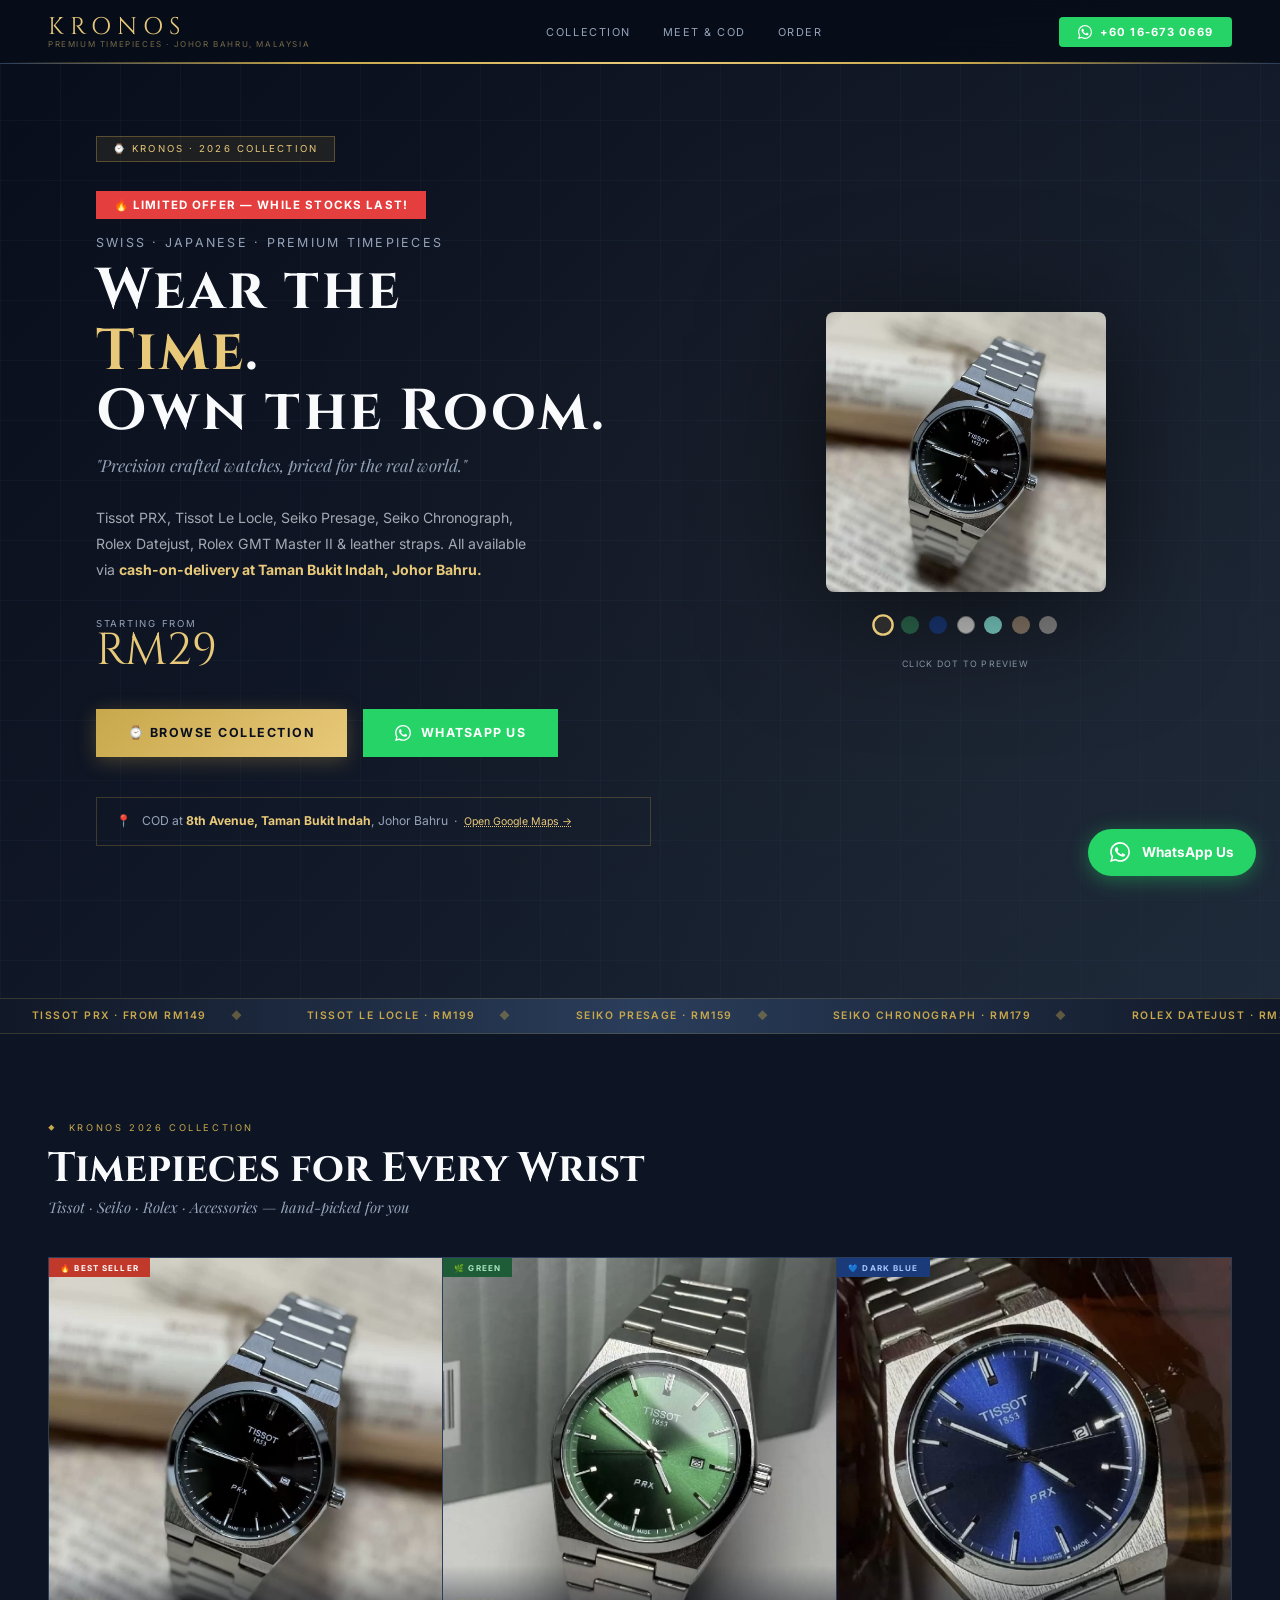
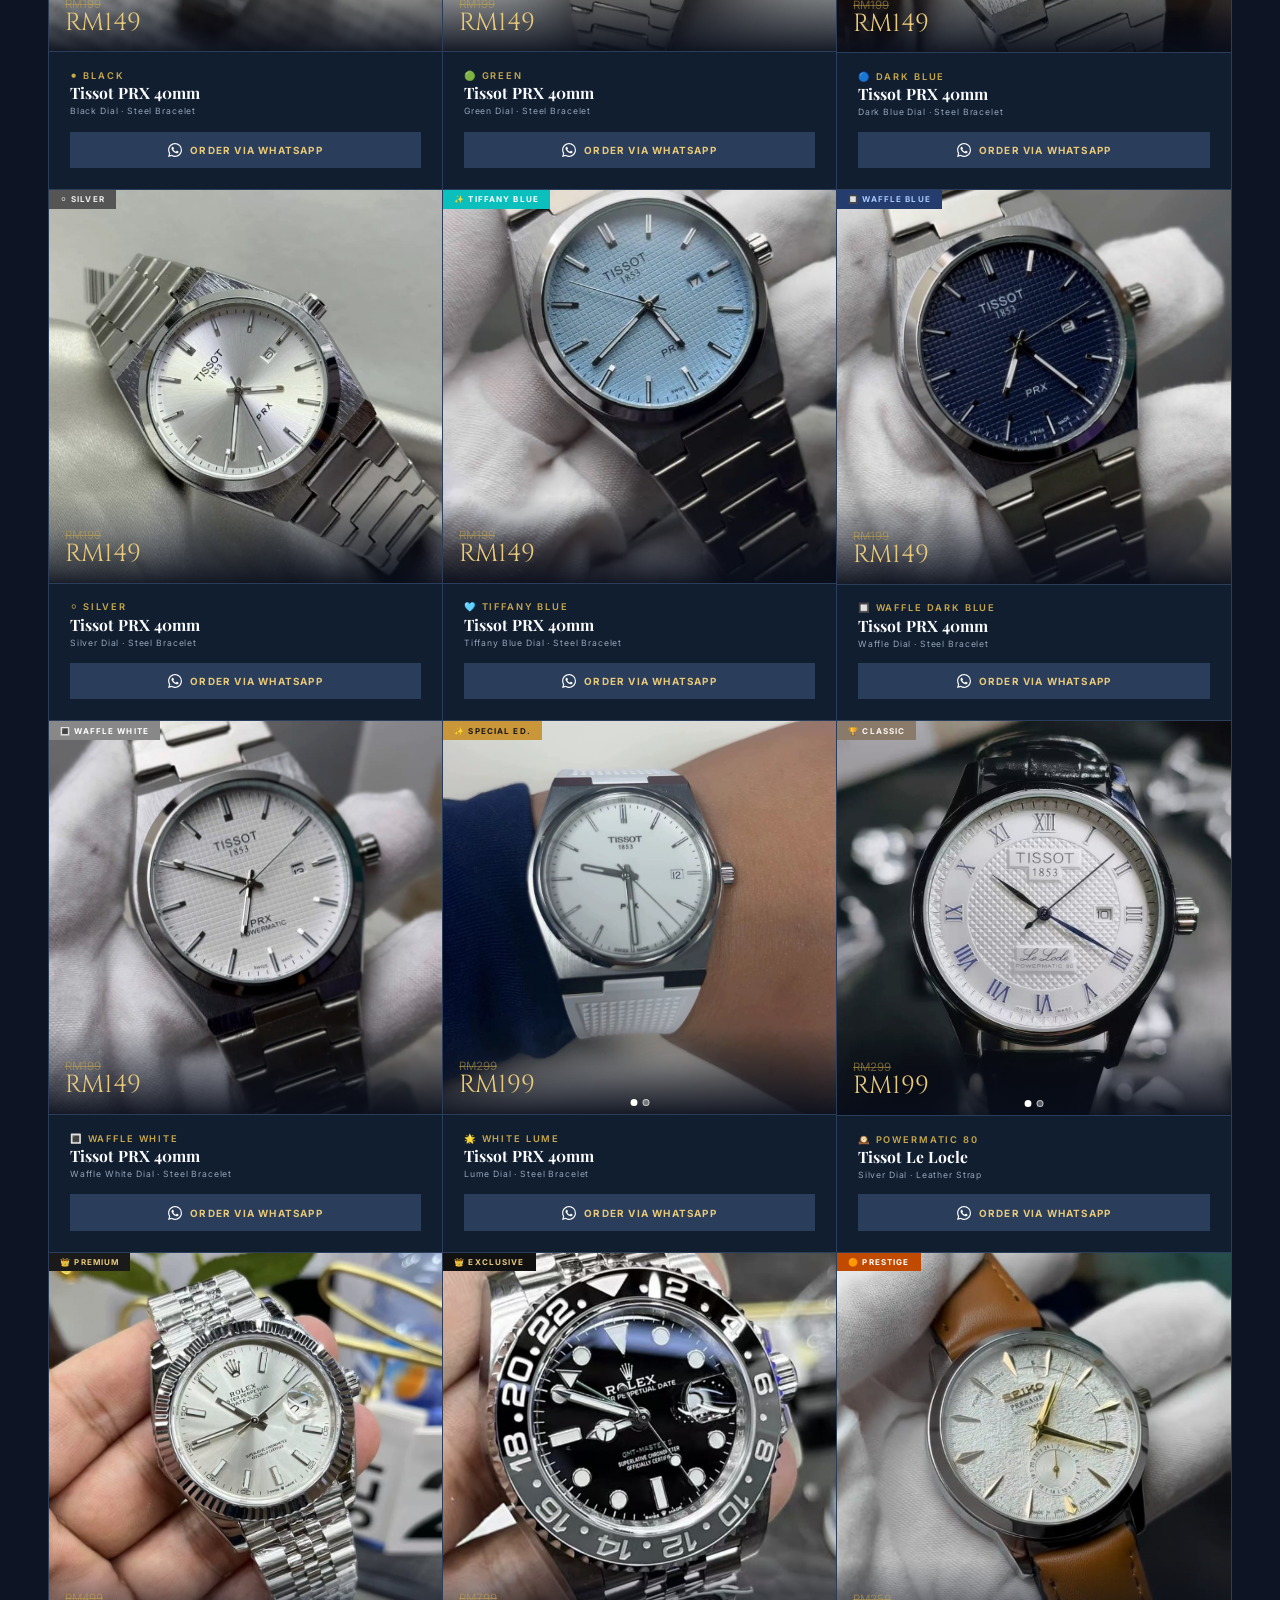
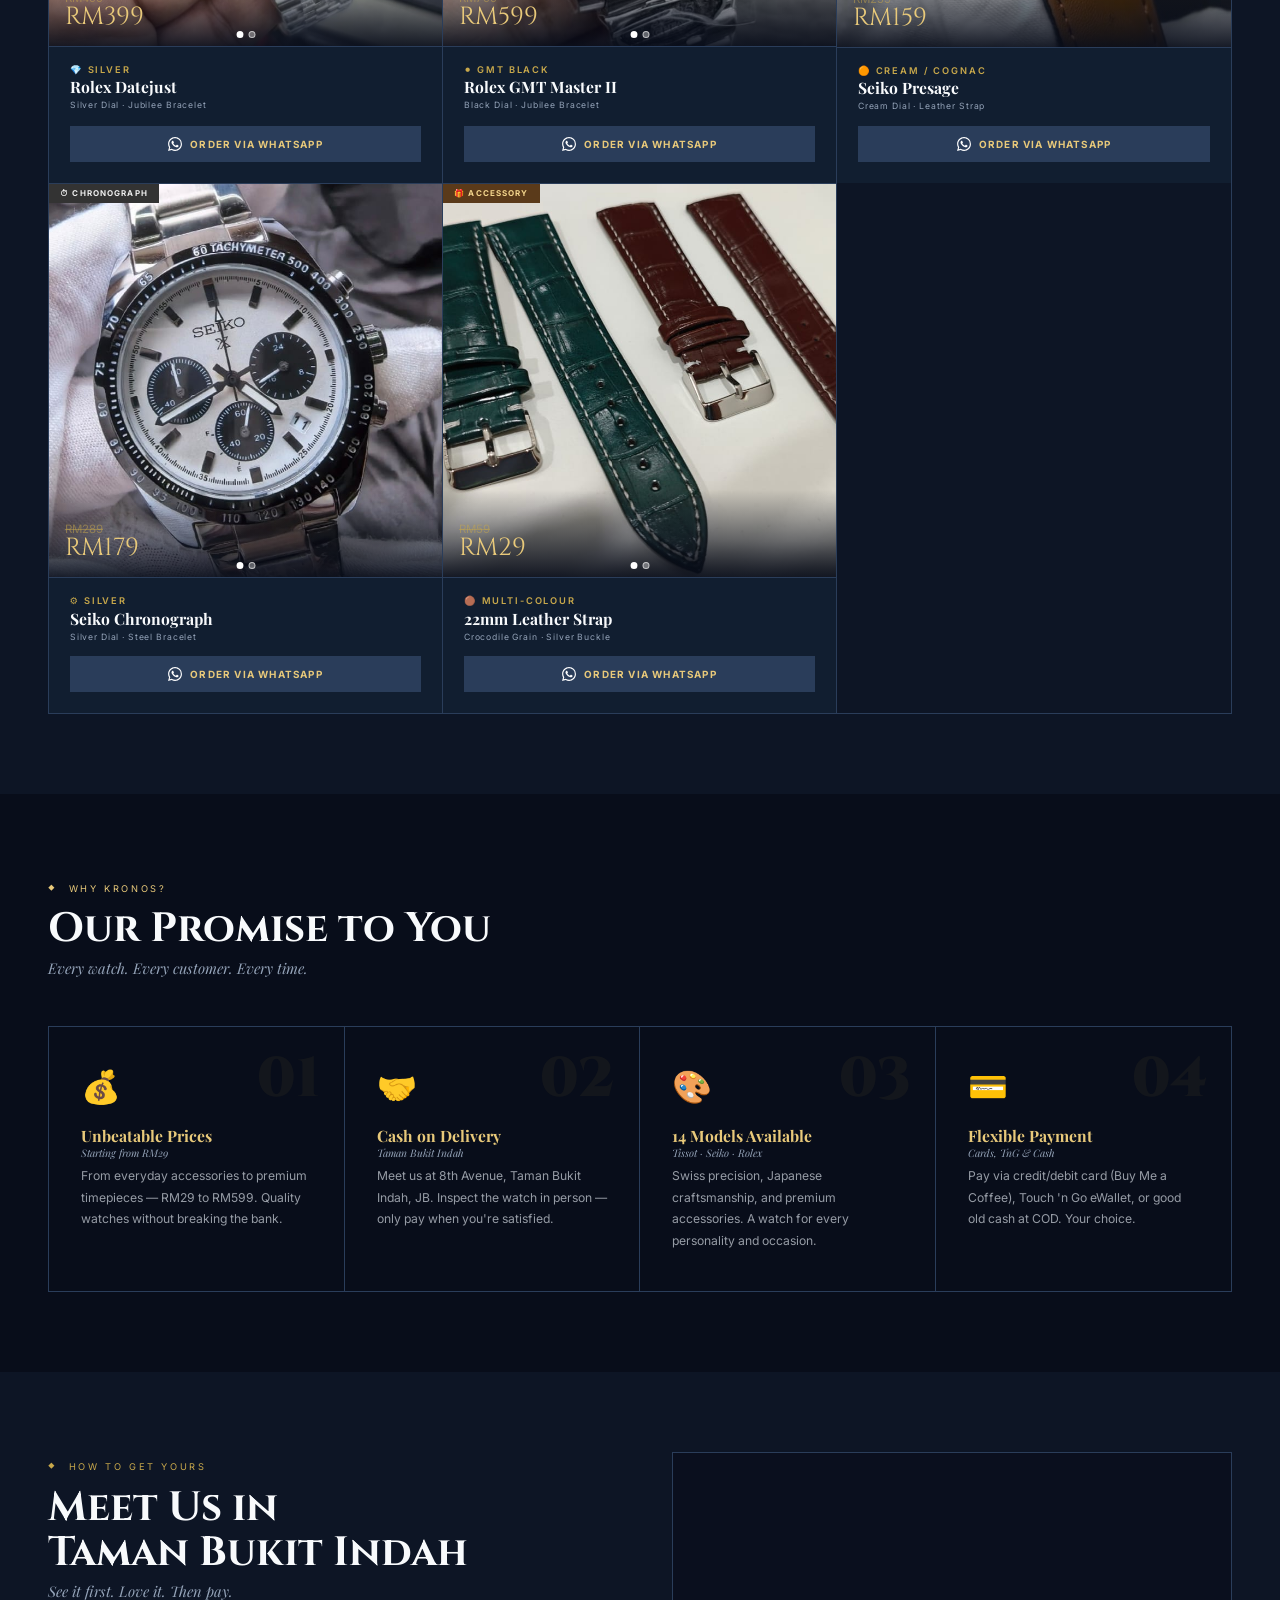
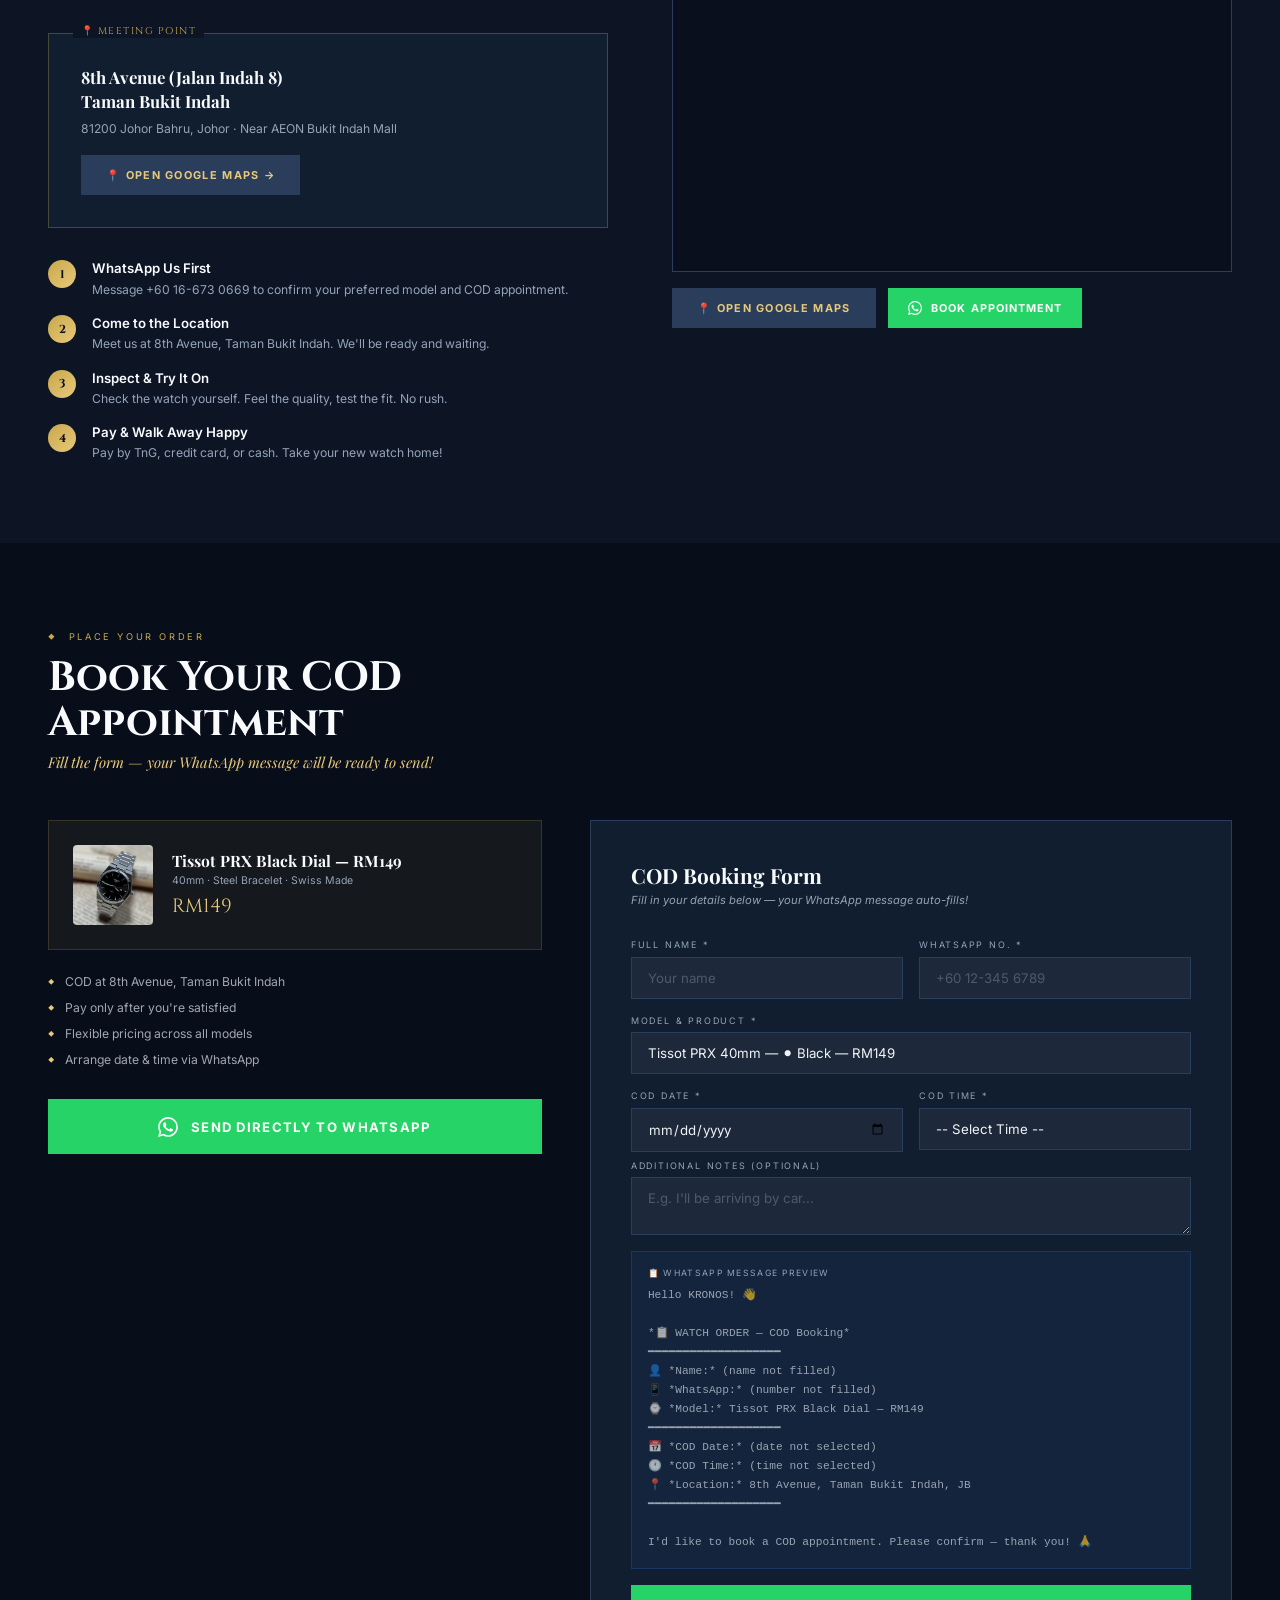
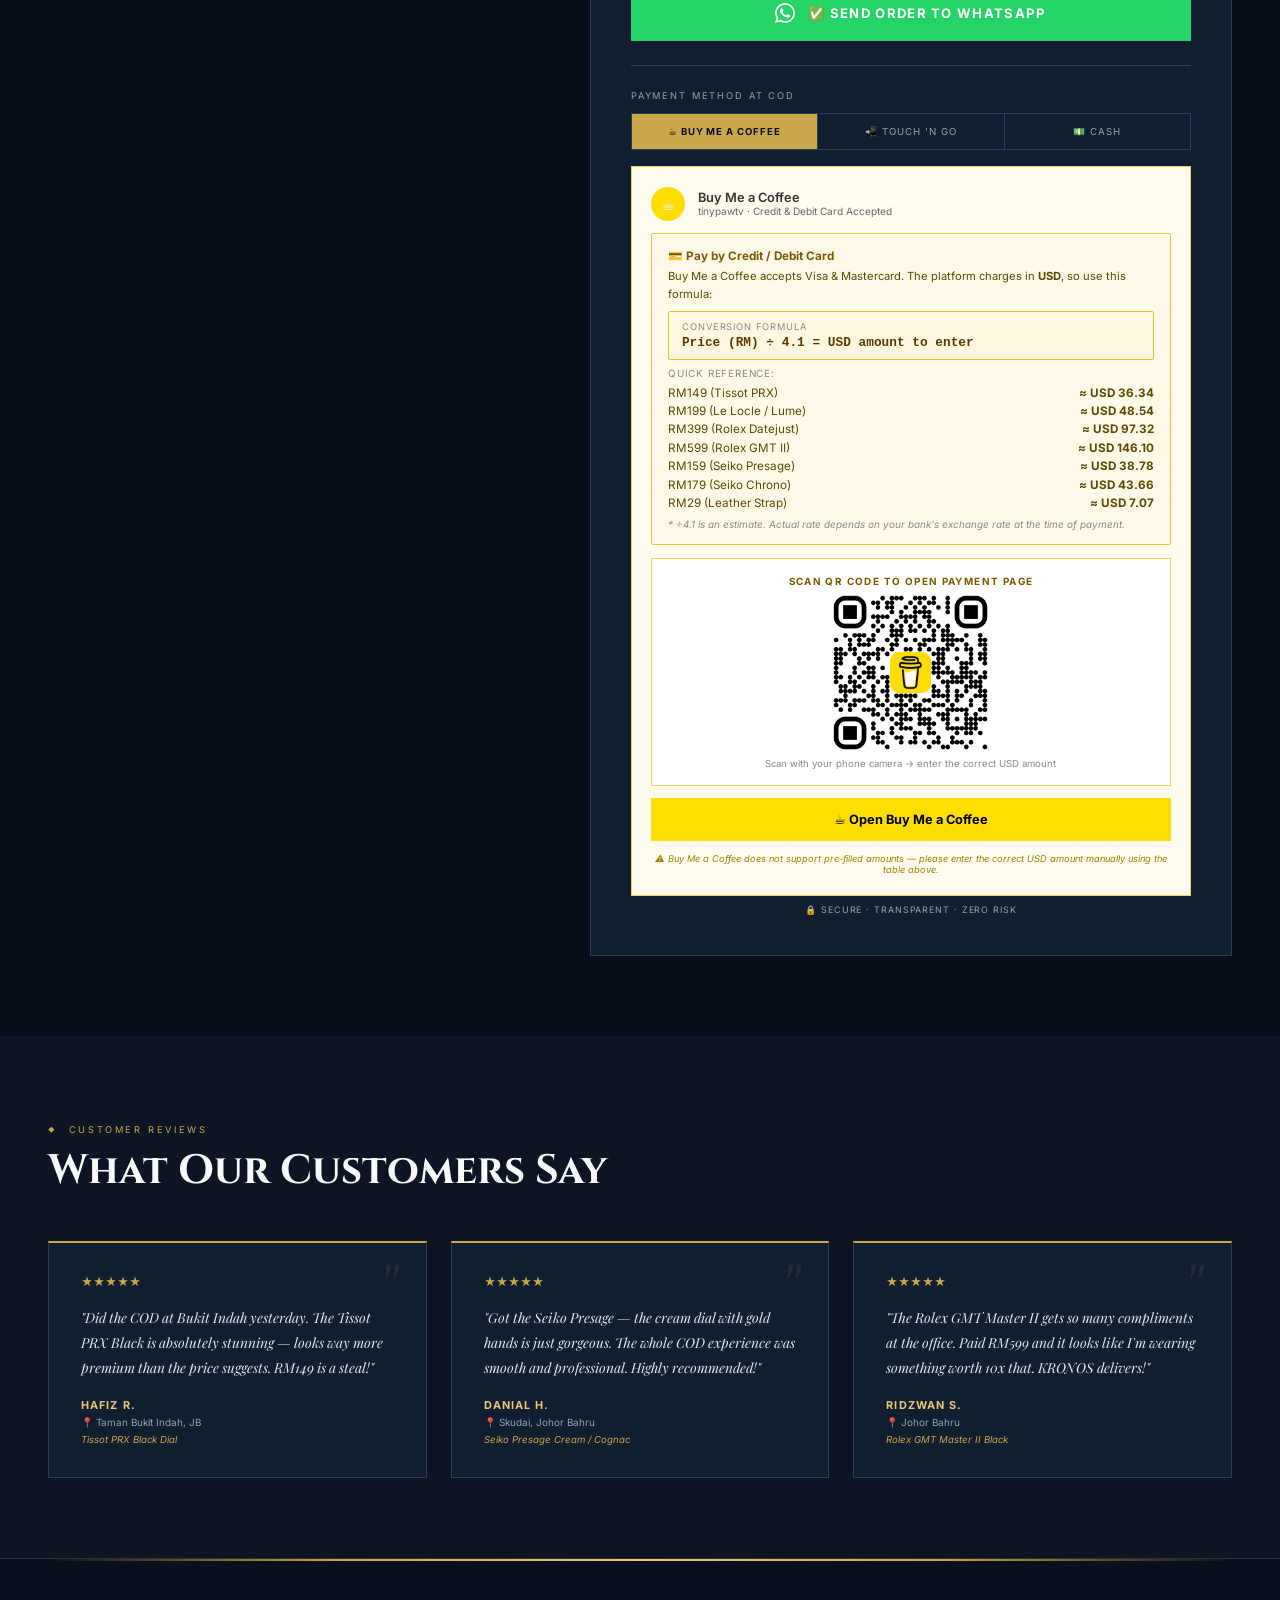
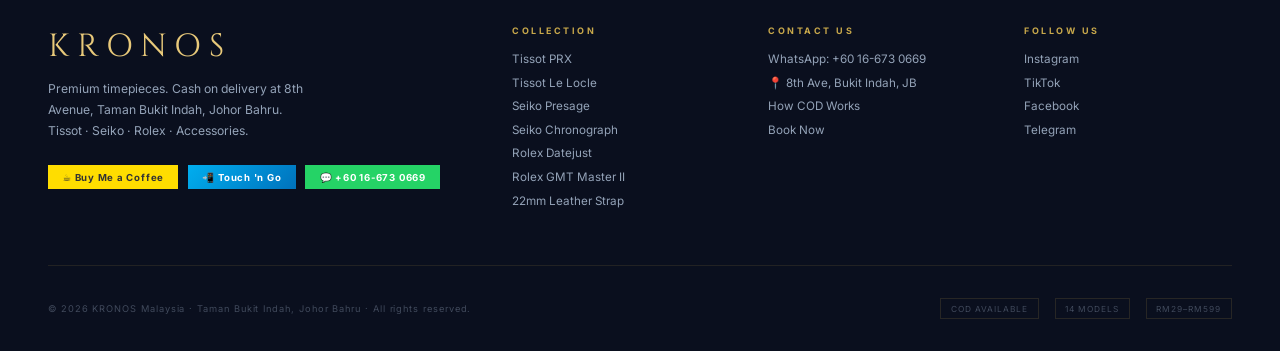
==== index2.html @ 3fb62db7 "Add files via upload EN" ====
<!DOCTYPE html>
<html lang="en">
<head>
  <meta charset="UTF-8"/>
  <meta name="viewport" content="width=device-width, initial-scale=1.0"/>
  <title>KRONOS — Premium Timepieces · COD Taman Bukit Indah JB</title>
  <link href="https://fonts.googleapis.com/css2?family=Cinzel:wght@400;600;700;900&family=Playfair+Display:ital,wght@0,400;0,600;0,700;1,400&family=Inter:wght@300;400;500;600;700;800&display=swap" rel="stylesheet"/>
  <style>
    *,*::before,*::after{box-sizing:border-box;margin:0;padding:0}
    :root{
      --navy:#0a0f1e;--navy2:#111827;--navy3:#1e2a3a;
      --steel:#2a3d5a;--steel2:#3a5272;
      --gold:#c8a84b;--gold2:#e8c97a;--gold-pale:#f5e4b0;
      --silver:#e2e8f0;--silver2:#94a3b8;
      --ink:#f0f4f8;--mid:#94a3b8;--border:#2a3d5a;
      --bg:#080d1a;--bg2:#0d1525;--bg3:#111e30;
      --white:#f8fafc;--red:#e53e3e;--accent:#3b82f6;
      --serif:'Cinzel',serif;--play:'Playfair Display',Georgia,serif;--sans:'Inter',system-ui,sans-serif;
    }
    html{scroll-behavior:smooth}
    body{font-family:var(--sans);background:var(--bg);color:var(--ink);overflow-x:hidden}

    /* WA FLOAT */
    .wa-float{position:fixed;bottom:1.5rem;right:1.5rem;z-index:999;display:flex;align-items:center;gap:.7rem;background:#25D366;color:#fff;padding:.85rem 1.4rem;border-radius:50px;font-weight:700;font-size:.85rem;text-decoration:none;box-shadow:0 4px 20px rgba(37,211,102,.4);animation:waPulse 2.5s ease infinite}
    .wa-float svg{width:22px;height:22px;fill:#fff;flex-shrink:0}
    @keyframes waPulse{0%,100%{box-shadow:0 4px 20px rgba(37,211,102,.4)}50%{box-shadow:0 4px 35px rgba(37,211,102,.7),0 0 0 8px rgba(37,211,102,.1)}}

    /* NAV */
    nav{position:fixed;top:0;left:0;right:0;z-index:100;background:rgba(8,13,26,.96);backdrop-filter:blur(12px);border-bottom:1px solid var(--border);padding:0 3rem;display:flex;align-items:center;justify-content:space-between;height:64px}
    nav::after{content:'';position:absolute;bottom:-1px;left:0;right:0;height:2px;background:linear-gradient(90deg,transparent,var(--gold),var(--gold2),var(--gold),transparent)}
    .nav-logo-wrap{display:flex;flex-direction:column}
    .nav-logo{font-family:var(--serif);font-size:1.5rem;letter-spacing:.25em;color:var(--gold2);line-height:1}
    .nav-sub{font-size:.5rem;letter-spacing:.2em;color:rgba(232,201,122,.5);text-transform:uppercase}
    .nav-links{display:flex;gap:2rem}
    .nav-links a{font-size:.68rem;letter-spacing:.14em;text-transform:uppercase;color:var(--silver2);text-decoration:none;transition:color .25s}
    .nav-links a:hover{color:var(--gold2)}
    .nav-wa{display:flex;align-items:center;gap:.5rem;background:#25D366;color:#fff;font-size:.7rem;font-weight:700;letter-spacing:.1em;padding:.5rem 1.2rem;border-radius:4px;text-decoration:none;transition:filter .25s}
    .nav-wa:hover{filter:brightness(1.1)}

    /* HERO */
    .hero{min-height:100vh;padding-top:64px;background:linear-gradient(135deg,var(--bg) 0%,var(--navy2) 50%,var(--navy3) 100%);position:relative;overflow:hidden;display:grid;grid-template-columns:1.1fr .9fr}
    .hero::before{content:'';position:absolute;inset:0;background:radial-gradient(ellipse 70% 80% at 70% 50%,rgba(200,168,75,.04),transparent 70%)}
    .hero-grid-overlay{position:absolute;inset:0;background-image:linear-gradient(rgba(42,61,90,.15) 1px,transparent 1px),linear-gradient(90deg,rgba(42,61,90,.15) 1px,transparent 1px);background-size:60px 60px;pointer-events:none}
    .hero-left{padding:4.5rem 3rem;display:flex;flex-direction:column;justify-content:center;position:relative;z-index:2}
    .hero-badge{display:inline-flex;align-items:center;gap:.6rem;background:rgba(200,168,75,.1);border:1px solid rgba(200,168,75,.35);color:var(--gold2);font-size:.6rem;letter-spacing:.22em;text-transform:uppercase;padding:.4rem 1rem;margin-bottom:1.8rem;width:fit-content;animation:fadeUp .7s .1s both}
    .promo-banner{display:inline-flex;align-items:center;gap:.8rem;background:var(--red);color:#fff;font-size:.72rem;font-weight:700;letter-spacing:.1em;text-transform:uppercase;padding:.45rem 1.1rem;margin-bottom:1rem;width:fit-content;animation:blink 2s ease infinite}
    @keyframes blink{0%,100%{opacity:1}50%{opacity:.85}}
    .hero-eyebrow{font-size:.78rem;letter-spacing:.18em;text-transform:uppercase;color:var(--silver2);margin-bottom:.7rem;animation:fadeUp .7s .2s both}
    h1{font-family:var(--serif);font-size:clamp(2.4rem,4.5vw,3.8rem);line-height:1.05;letter-spacing:.04em;color:var(--white);margin-bottom:.6rem;animation:fadeUp .8s .3s both}
    h1 .gold{color:var(--gold2)}
    .hero-sub{font-family:var(--play);font-style:italic;font-size:1.05rem;color:var(--silver2);margin-bottom:1.6rem;line-height:1.6;animation:fadeUp .7s .4s both}
    .hero-desc{font-size:.88rem;line-height:1.85;color:rgba(226,232,240,.7);max-width:440px;margin-bottom:2.2rem;animation:fadeUp .7s .5s both}
    .price-hero{display:flex;align-items:center;gap:1.2rem;margin-bottom:2.2rem;flex-wrap:wrap;animation:fadeUp .7s .55s both}
    .price-from{font-size:.6rem;letter-spacing:.18em;text-transform:uppercase;color:var(--silver2)}
    .price-big{font-family:var(--serif);font-size:2.8rem;color:var(--gold2);line-height:1}
    .hero-cta-row{display:flex;gap:1rem;flex-wrap:wrap;margin-bottom:2.5rem;animation:fadeUp .7s .6s both}
    .btn-gold{background:linear-gradient(135deg,var(--gold),var(--gold2));color:var(--navy);font-family:var(--sans);font-weight:700;font-size:.78rem;letter-spacing:.12em;text-transform:uppercase;padding:1rem 2rem;border:none;cursor:pointer;text-decoration:none;display:inline-flex;align-items:center;gap:.6rem;transition:filter .25s,transform .2s;box-shadow:0 4px 20px rgba(200,168,75,.3)}
    .btn-gold:hover{filter:brightness(1.1);transform:translateY(-2px)}
    .btn-wa{background:#25D366;color:#fff;font-family:var(--sans);font-weight:700;font-size:.78rem;letter-spacing:.1em;text-transform:uppercase;padding:1rem 2rem;border:none;cursor:pointer;text-decoration:none;display:inline-flex;align-items:center;gap:.6rem;transition:filter .25s,transform .2s}
    .btn-wa:hover{filter:brightness(1.1);transform:translateY(-2px)}
    .hero-cod{display:inline-flex;align-items:flex-start;gap:.7rem;border:1px solid rgba(200,168,75,.25);padding:.85rem 1.2rem;color:var(--silver2);font-size:.76rem;animation:fadeUp .7s .7s both;line-height:1.6}
    .hero-cod strong{color:var(--gold2)}
    .hero-cod a{color:var(--gold2);text-decoration:underline dotted;font-size:.66rem}
    .hero-right{display:flex;flex-direction:column;align-items:center;justify-content:center;position:relative;z-index:2;padding:3rem 2rem;gap:1.5rem;animation:fadeUp .9s .4s both}
    .hero-watch-img{width:280px;height:280px;object-fit:cover;border-radius:8px;filter:drop-shadow(0 20px 60px rgba(0,0,0,.6));animation:floatWatch 4s ease-in-out infinite}
    @keyframes floatWatch{0%,100%{transform:translateY(0)}50%{transform:translateY(-10px)}}
    .hero-color-dots{display:flex;gap:.6rem;flex-wrap:wrap;justify-content:center}
    .c-dot{width:18px;height:18px;border-radius:50%;cursor:pointer;border:2px solid transparent;transition:border-color .25s,transform .2s;flex-shrink:0}
    .c-dot:hover,.c-dot.active{border-color:var(--gold2);transform:scale(1.2)}
    .dot-hint{font-size:.55rem;letter-spacing:.14em;text-transform:uppercase;color:var(--silver2)}

    /* MARQUEE */
    .marquee-bar{background:linear-gradient(90deg,var(--navy2),var(--steel),var(--navy2));overflow:hidden;padding:.65rem 0;border-top:1px solid rgba(200,168,75,.2);border-bottom:1px solid rgba(200,168,75,.2)}
    .marquee-inner{display:flex;gap:0;white-space:nowrap;animation:mScroll 32s linear infinite}
    .m-item{display:inline-flex;align-items:center;gap:1.5rem;padding:0 2rem;font-family:var(--sans);font-weight:600;font-size:.65rem;letter-spacing:.14em;text-transform:uppercase;color:var(--gold)}
    @keyframes mScroll{from{transform:translateX(0)}to{transform:translateX(-50%)}}

    /* SHARED */
    section{padding:5rem 3rem}
    .s-kicker{display:inline-flex;align-items:center;gap:.7rem;font-size:.58rem;letter-spacing:.28em;text-transform:uppercase;color:var(--gold);margin-bottom:.8rem}
    .s-kicker::before{content:'◆';font-size:.4rem}
    h2{font-family:var(--serif);font-size:clamp(1.8rem,3.2vw,2.7rem);line-height:1.1;margin-bottom:.4rem}
    .h2-sub{font-family:var(--play);font-style:italic;font-size:.92rem;color:var(--silver2);margin-bottom:2rem}

    /* PRODUCTS */
    .products-section{background:var(--bg2)}
    .products-section h2{color:var(--white)}
    .products-section .h2-sub{color:var(--silver2)}
    .products-grid{display:grid;grid-template-columns:repeat(3,1fr);gap:0;border:1px solid var(--border);margin-top:2.5rem}
    .p-card{display:flex;flex-direction:column;border-right:1px solid var(--border);position:relative;overflow:hidden;background:var(--bg3);cursor:pointer;transition:transform .3s,box-shadow .3s}
    .p-card:nth-child(3n){border-right:none}
    .p-card:nth-child(n+4){border-top:1px solid var(--border)}
    .p-card:hover{transform:translateY(-4px);box-shadow:0 12px 40px rgba(0,0,0,.4);z-index:2}
    .p-card:hover #pimg-prxblack,.p-card:hover #pimg-prxgreen,.p-card:hover #pimg-prxdkblue,.p-card:hover #pimg-prxsilver,.p-card:hover #pimg-prxtiffany,.p-card:hover #pimg-prxwdkblue,.p-card:hover #pimg-prxwwhite,.p-card:hover #pimg-seikoorg{transform:scale(1.05)}
    .p-img{aspect-ratio:1;overflow:hidden;position:relative;display:flex;align-items:center;justify-content:center;background:#0a0f1e}
    .p-img>img{width:100%;height:100%;object-fit:cover;transition:transform .5s}
    .p-card:hover .p-img>img{transform:scale(1.05)}
    .p-img-toggle{width:100%;height:100%;position:relative}
    .p-img-main{width:100%;height:100%;object-fit:cover;position:absolute;top:0;left:0;opacity:0;transition:opacity .4s}
    .p-img-main.active{opacity:1}
    .p-img-dots{position:absolute;bottom:8px;left:50%;transform:translateX(-50%);display:flex;gap:5px;z-index:5}
    .p-idot{width:7px;height:7px;border-radius:50%;background:rgba(255,255,255,.35);cursor:pointer;border:1px solid rgba(255,255,255,.6);transition:background .2s}
    .p-idot.active{background:#fff}
    .p-flag{position:absolute;top:0;left:0;font-size:.5rem;letter-spacing:.14em;text-transform:uppercase;padding:.28rem .7rem;font-weight:700;z-index:2}
    .p-price-overlay{position:absolute;bottom:0;left:0;right:0;background:linear-gradient(to top,rgba(8,13,26,.92),transparent);padding:2rem 1rem 1rem;display:flex;align-items:flex-end;z-index:2}
    .p-price-old{font-size:.72rem;color:rgba(200,168,75,.5);text-decoration:line-through;margin-right:.5rem}
    .p-price-new{font-family:var(--serif);font-size:1.55rem;color:var(--gold2);line-height:1}
    .p-body{padding:1.1rem 1.3rem 1.3rem;flex:1;display:flex;flex-direction:column;border-top:1px solid var(--border)}
    .p-color-name{font-size:.58rem;letter-spacing:.2em;text-transform:uppercase;color:var(--gold);font-weight:600;margin-bottom:.2rem}
    .p-name{font-family:var(--play);font-size:.98rem;font-weight:700;line-height:1.2;color:var(--white);margin-bottom:.2rem}
    .p-ref{font-size:.54rem;color:var(--silver2);letter-spacing:.1em;margin-bottom:.9rem}
    .p-btn{margin-top:auto;display:flex;align-items:center;justify-content:center;gap:.5rem;background:var(--steel);color:var(--gold2);font-size:.62rem;font-weight:700;letter-spacing:.12em;text-transform:uppercase;padding:.7rem 1rem;border:none;cursor:pointer;font-family:var(--sans);transition:background .25s;width:100%}
    .p-btn:hover{background:var(--steel2)}
    .p-btn svg{width:13px;height:13px;fill:#25D366}

    /* WHY US */
    .why-sec{background:var(--bg)}
    .why-sec h2{color:var(--white)}
    .why-sec .h2-sub{color:var(--silver2)}
    .why-sec .s-kicker{color:var(--gold2)}
    .why-grid{display:grid;grid-template-columns:repeat(4,1fr);gap:0;margin-top:3rem;border:1px solid var(--border)}
    .w-card{padding:2.5rem 2rem;border-right:1px solid var(--border);position:relative;transition:background .3s}
    .w-card:last-child{border-right:none}
    .w-card:hover{background:rgba(200,168,75,.04)}
    .w-icon{font-size:2rem;margin-bottom:1.2rem;display:block}
    .w-card h3{font-family:var(--play);font-size:.98rem;color:var(--gold2);margin-bottom:.3rem}
    .w-card h3 span{display:block;font-size:.65rem;color:var(--silver2);font-style:italic;font-weight:400;margin-bottom:.3rem}
    .w-card p{font-size:.76rem;line-height:1.78;color:rgba(226,232,240,.65)}
    .w-num{position:absolute;top:1.5rem;right:1.5rem;font-family:var(--serif);font-size:3.5rem;font-weight:900;color:rgba(200,168,75,.06);line-height:1}

    /* COD */
    .cod-section{background:var(--bg2)}
    .cod-inner{display:grid;grid-template-columns:1fr 1fr;gap:4rem;align-items:start}
    .cod-section h2{color:var(--white)}
    .cod-details{background:var(--bg3);border:1px solid rgba(200,168,75,.3);padding:2rem;margin-top:1.5rem;position:relative}
    .cod-details::before{content:'📍 Meeting Point';font-family:var(--serif);font-size:.62rem;letter-spacing:.15em;text-transform:uppercase;color:var(--gold);position:absolute;top:-10px;left:1.5rem;background:var(--bg2);padding:0 .5rem}
    .cod-address{font-family:var(--play);font-size:1.05rem;font-weight:700;color:var(--white);margin-bottom:.5rem;line-height:1.4}
    .cod-area{font-size:.76rem;color:var(--silver2);margin-bottom:1.2rem}
    .cod-map-btn{display:inline-flex;align-items:center;gap:.6rem;background:var(--steel);color:var(--gold2);font-size:.68rem;font-weight:700;letter-spacing:.12em;text-transform:uppercase;padding:.75rem 1.5rem;text-decoration:none;transition:background .25s;border:1px solid var(--border)}
    .cod-map-btn:hover{background:var(--steel2)}
    .cod-steps{margin-top:2rem;display:flex;flex-direction:column;gap:1rem}
    .cod-step{display:flex;align-items:flex-start;gap:1rem}
    .cod-step-n{width:28px;height:28px;border-radius:50%;background:linear-gradient(135deg,var(--gold),var(--gold2));color:var(--navy);font-family:var(--serif);font-size:.72rem;font-weight:700;display:flex;align-items:center;justify-content:center;flex-shrink:0}
    .cod-step-t h4{font-size:.83rem;font-weight:600;color:var(--white);margin-bottom:.2rem}
    .cod-step-t p{font-size:.76rem;color:var(--silver2);line-height:1.6}
    .map-frame{width:100%;aspect-ratio:4/3;border:1px solid var(--border);overflow:hidden;background:var(--navy)}
    .map-frame iframe{width:100%;height:100%;border:none}

    /* ORDER */
    .order-sec{background:var(--bg)}
    .order-sec h2{color:var(--white)}
    .order-sec .h2-sub,.order-sec .s-kicker{color:var(--gold2)}
    .order-sec .s-kicker{color:var(--gold)}
    .order-layout{display:grid;grid-template-columns:1fr 1.3fr;gap:3rem;margin-top:3rem}
    .sum-card{background:rgba(200,168,75,.07);border:1px solid rgba(200,168,75,.2);padding:1.5rem;margin-bottom:1.5rem;display:flex;gap:1.2rem;align-items:center}
    .sum-card img{width:80px;height:80px;object-fit:cover;border-radius:4px}
    .sum-info h4{font-family:var(--play);color:var(--white);font-size:.98rem;margin-bottom:.2rem}
    .sum-info p{font-size:.66rem;color:var(--silver2)}
    .sum-perks{display:flex;flex-direction:column;gap:.7rem;margin-bottom:2rem}
    .s-perk{display:flex;align-items:center;gap:.7rem;font-size:.76rem;color:rgba(226,232,240,.7)}
    .s-perk::before{content:'◆';color:var(--gold2);font-size:.38rem;flex-shrink:0}
    .wa-order-btn{display:flex;align-items:center;justify-content:center;gap:.8rem;background:#25D366;color:#fff;font-family:var(--sans);font-weight:700;font-size:.82rem;letter-spacing:.1em;text-transform:uppercase;padding:1.1rem 2rem;text-decoration:none;width:100%;transition:filter .25s,transform .2s;border:none;cursor:pointer}
    .wa-order-btn:hover{filter:brightness(1.1);transform:translateY(-2px)}
    .order-form-box{background:var(--bg3);border:1px solid var(--border);padding:2.5rem}
    .order-form-box h3{font-family:var(--play);color:var(--white);font-size:1.3rem;margin-bottom:.3rem}
    .form-sub{font-size:.7rem;color:var(--silver2);font-style:italic;margin-bottom:2rem}
    .fg{display:flex;flex-direction:column;gap:.4rem;margin-bottom:1rem}
    .fg.row2{display:grid;grid-template-columns:1fr 1fr;gap:1rem;margin-bottom:0}
    .fg.row2 .fg{margin-bottom:0}
    .fg label{font-size:.56rem;letter-spacing:.2em;text-transform:uppercase;color:var(--silver2)}
    .fg input,.fg select,.fg textarea{background:rgba(255,255,255,.05);border:1px solid var(--border);color:var(--ink);font-family:var(--sans);font-size:.83rem;padding:.75rem 1rem;outline:none;transition:border-color .25s}
    .fg input::placeholder,.fg textarea::placeholder{color:rgba(148,163,184,.4)}
    .fg input:focus,.fg select:focus,.fg textarea:focus{border-color:var(--gold)}
    .fg select{appearance:none;cursor:pointer}
    .fg select option{background:var(--navy2);color:var(--ink)}
    .form-divider{height:1px;background:var(--border);margin:1.5rem 0}
    .pay-label-txt{font-size:.58rem;letter-spacing:.2em;text-transform:uppercase;color:var(--silver2);margin-bottom:.8rem;display:block}
    .pay-tabs{display:flex;gap:0;border:1px solid var(--border);margin-bottom:1rem}
    .p-tab{flex:1;padding:.75rem;border:none;background:transparent;color:var(--silver2);font-family:var(--sans);font-size:.6rem;letter-spacing:.1em;text-transform:uppercase;cursor:pointer;display:flex;align-items:center;justify-content:center;gap:.4rem;border-right:1px solid var(--border);transition:background .25s,color .25s}
    .p-tab:last-child{border-right:none}
    .p-tab.active{background:var(--gold);color:var(--navy);font-weight:700}
    .pay-panel{display:none}
    .pay-panel.active{display:flex;flex-direction:column;gap:.8rem}

    /* BMAC */
    .bmac-blk{background:#fffdf0;border:1px solid #f0d060;padding:1.2rem;display:flex;flex-direction:column;gap:.8rem}
    .bmac-row{display:flex;align-items:center;gap:.8rem}
    .bmac-ico{width:34px;height:34px;background:#FFDD00;border-radius:50%;display:flex;align-items:center;justify-content:center;font-size:1rem;flex-shrink:0}
    .bmac-inf h4{font-size:.8rem;font-weight:600;color:#333}
    .bmac-inf p{font-size:.63rem;color:#666}
    .bmac-pay-btn{display:flex;align-items:center;justify-content:center;gap:.6rem;background:#FFDD00;color:#000;font-weight:700;font-size:.8rem;padding:.85rem;text-decoration:none;font-family:var(--sans);transition:filter .2s}
    .bmac-pay-btn:hover{filter:brightness(1.05)}

    /* TNG */
    .tng-blk{background:rgba(0,114,188,.1);border:1px solid rgba(0,114,188,.3);padding:1.2rem;display:flex;flex-direction:column;gap:.8rem}
    .tng-row{display:flex;align-items:center;gap:.8rem}
    .tng-ico{width:34px;height:34px;background:linear-gradient(135deg,#00AEEF,#0072BC);border-radius:8px;display:flex;align-items:center;justify-content:center;font-size:.55rem;font-weight:900;color:#fff;flex-shrink:0}
    .tng-inf h4{font-size:.8rem;font-weight:600;color:var(--ink)}
    .tng-inf p{font-size:.63rem;color:var(--silver2)}
    .tng-id-block{background:rgba(255,255,255,.06);border:1px solid rgba(0,174,239,.25);padding:.75rem 1rem;display:flex;flex-direction:column;gap:.25rem}
    .tng-id-label{font-size:.52rem;letter-spacing:.15em;text-transform:uppercase;color:var(--silver2)}
    .tng-id-num{font-family:var(--serif);font-size:1.2rem;color:#7dd3fc;letter-spacing:.1em}
    .tng-step{display:flex;align-items:flex-start;gap:.6rem;font-size:.68rem;color:rgba(226,232,240,.7)}
    .step-n{width:16px;height:16px;border-radius:50%;background:#0072BC;color:#fff;font-size:.48rem;font-weight:700;display:flex;align-items:center;justify-content:center;flex-shrink:0}
    .tng-pay-btn{display:flex;align-items:center;justify-content:center;background:linear-gradient(135deg,#00AEEF,#0072BC);color:#fff;font-weight:700;font-size:.8rem;padding:.85rem;text-decoration:none;font-family:var(--sans)}
    .pay-secure{text-align:center;font-size:.56rem;letter-spacing:.1em;text-transform:uppercase;color:var(--silver2);margin-top:.5rem}
    .msg-preview-wrap{background:rgba(59,130,246,.06);border:1px solid rgba(59,130,246,.2);padding:1rem;margin:1rem 0}
    .msg-preview-label{font-size:.54rem;letter-spacing:.15em;text-transform:uppercase;color:var(--silver2);margin-bottom:.5rem}

    /* TESTIMONIALS */
    .testi-sec{background:var(--bg2)}
    .testi-sec h2{color:var(--white)}
    .testi-grid{display:grid;grid-template-columns:repeat(3,1fr);gap:1.5rem;margin-top:3rem}
    .t-card{background:var(--bg3);border:1px solid var(--border);border-top:2px solid var(--gold);padding:2rem;position:relative}
    .t-stars{color:var(--gold);font-size:.72rem;margin-bottom:1rem}
    .t-quote{position:absolute;top:1rem;right:1.5rem;font-family:var(--serif);font-size:4rem;color:rgba(200,168,75,.1);line-height:1}
    .t-text{font-family:var(--play);font-style:italic;font-size:.86rem;line-height:1.8;color:var(--silver);margin-bottom:1.2rem}
    .t-author{font-size:.68rem;font-weight:700;letter-spacing:.1em;color:var(--gold2);text-transform:uppercase}
    .t-loc{font-size:.62rem;color:var(--silver2);margin-top:.2rem}
    .t-watch{font-size:.6rem;color:var(--gold);margin-top:.4rem;font-style:italic}

    /* FOOTER */
    footer{background:var(--navy);border-top:1px solid rgba(200,168,75,.2);padding:4rem 3rem 2rem}
    footer::before{content:'';display:block;height:2px;background:linear-gradient(90deg,transparent,var(--gold),var(--gold2),var(--gold),transparent);margin-bottom:4rem;margin-top:-4rem}
    .footer-top{display:grid;grid-template-columns:2fr 1fr 1fr 1fr;gap:3rem;margin-bottom:3rem}
    .f-brand{font-family:var(--serif);font-size:2rem;letter-spacing:.25em;color:var(--gold2)}
    .f-sub{font-size:.76rem;color:var(--silver2);line-height:1.75;max-width:260px;margin:.6rem 0 1.5rem}
    .f-pay-row{display:flex;gap:.6rem;flex-wrap:wrap}
    .f-pay-badge{padding:.4rem .9rem;font-size:.6rem;font-weight:700;letter-spacing:.08em;text-decoration:none}
    .footer-col h4{font-size:.56rem;letter-spacing:.28em;text-transform:uppercase;color:var(--gold);margin-bottom:1rem}
    .footer-col a{display:block;font-size:.73rem;color:var(--silver2);text-decoration:none;margin-bottom:.6rem;transition:color .2s}
    .footer-col a:hover{color:var(--gold2)}
    .footer-bottom{border-top:1px solid rgba(200,168,75,.12);padding-top:2rem;display:flex;justify-content:space-between;align-items:center;flex-wrap:wrap;gap:1rem}
    .f-copy{font-size:.58rem;letter-spacing:.1em;color:rgba(148,163,184,.4)}
    .f-badges{display:flex;gap:1rem}
    .f-badge{font-size:.52rem;letter-spacing:.12em;text-transform:uppercase;color:rgba(148,163,184,.4);border:1px solid rgba(200,168,75,.15);padding:.28rem .6rem}

    /* MOBILE STRIP */
    .mobile-watch-strip{display:none;background:var(--bg);flex-direction:column;align-items:center;padding:2.5rem 1.5rem 3rem;gap:1.2rem;border-top:1px solid var(--border);width:100%}
    .mobile-watch-img-wrap{width:220px;height:220px;display:flex;align-items:center;justify-content:center}
    .mobile-watch-img{width:220px;height:220px;object-fit:cover;border-radius:8px;filter:drop-shadow(0 12px 30px rgba(0,0,0,.6));animation:floatWatch 4s ease-in-out infinite;display:block}
    .mobile-dots{display:flex;gap:.7rem;justify-content:center;flex-wrap:wrap}
    .mobile-dot-label{font-size:.58rem;letter-spacing:.15em;text-transform:uppercase;color:var(--silver2);text-align:center}
    .mobile-color-hint{font-size:.63rem;color:var(--gold);font-style:italic;text-align:center}

    /* REVEAL */
    .reveal{opacity:0;transform:translateY(22px);transition:opacity .65s ease,transform .65s ease}
    .reveal.visible{opacity:1;transform:none}
    @keyframes fadeUp{from{opacity:0;transform:translateY(26px)}to{opacity:1;transform:none}}

    @media(max-width:1100px){
      .products-grid{grid-template-columns:repeat(2,1fr)}
      .p-card:nth-child(3n){border-right:1px solid var(--border)}
      .p-card:nth-child(2n){border-right:none}
      .p-card:nth-child(n+3){border-top:1px solid var(--border)}
      .why-grid{grid-template-columns:repeat(2,1fr)}
      .w-card{border-bottom:1px solid var(--border)}
      .footer-top{grid-template-columns:1fr 1fr}
    }
    @media(max-width:768px){
      nav{padding:0 1.2rem}
      .nav-links{display:none}
      .hero{grid-template-columns:1fr;min-height:auto;padding-bottom:0;padding-top:64px}
      .hero-right{display:none!important}
      .hero::after{display:none}
      .hero-left{padding:2rem 1.5rem 2rem}
      .mobile-watch-strip{display:flex!important}
      section{padding:4rem 1.5rem}
      .products-grid{grid-template-columns:1fr 1fr}
      .why-grid{grid-template-columns:1fr}
      .cod-inner{grid-template-columns:1fr}
      .order-layout{grid-template-columns:1fr}
      .testi-grid{grid-template-columns:1fr}
      .footer-top{grid-template-columns:1fr}
      .fg.row2{grid-template-columns:1fr}
    }
  </style>
</head>
<body>

<!-- Floating WhatsApp -->
<a href="https://wa.me/60166730669?text=Hello+KRONOS!+I'm+interested+in+your+watch+collection." target="_blank" class="wa-float">
  <svg viewBox="0 0 24 24" style="width:20px;height:20px;fill:#fff"><path d="M17.472 14.382c-.297-.149-1.758-.867-2.03-.967-.273-.099-.471-.148-.67.15-.197.297-.767.966-.94 1.164-.173.199-.347.223-.644.075-.297-.15-1.255-.463-2.39-1.475-.883-.788-1.48-1.761-1.653-2.059-.173-.297-.018-.458.13-.606.134-.133.298-.347.446-.52.149-.174.198-.298.298-.497.099-.198.05-.371-.025-.52-.075-.149-.669-1.612-.916-2.207-.242-.579-.487-.5-.669-.51-.173-.008-.371-.01-.57-.01-.198 0-.52.074-.792.372-.272.297-1.04 1.016-1.04 2.479 0 1.462 1.065 2.875 1.213 3.074.149.198 2.096 3.2 5.077 4.487.709.306 1.262.489 1.694.625.712.227 1.36.195 1.871.118.571-.085 1.758-.719 2.006-1.413.248-.694.248-1.289.173-1.413-.074-.124-.272-.198-.57-.347m-5.421 7.403h-.004a9.87 9.87 0 01-5.031-1.378l-.361-.214-3.741.982.998-3.648-.235-.374a9.86 9.86 0 01-1.51-5.26c.001-5.45 4.436-9.884 9.888-9.884 2.64 0 5.122 1.03 6.988 2.898a9.825 9.825 0 012.893 6.994c-.003 5.45-4.437 9.884-9.885 9.884m8.413-18.297A11.815 11.815 0 0012.05 0C5.495 0 .16 5.335.157 11.892c0 2.096.547 4.142 1.588 5.945L.057 24l6.305-1.654a11.882 11.882 0 005.683 1.448h.005c6.554 0 11.89-5.335 11.893-11.893a11.821 11.821 0 00-3.48-8.413z"/></svg> WhatsApp Us
</a>

<!-- NAV -->
<nav>
  <div class="nav-logo-wrap">
    <div class="nav-logo">KRONOS</div>
    <div class="nav-sub">Premium Timepieces · Johor Bahru, Malaysia</div>
  </div>
  <div class="nav-links">
    <a href="#collection">Collection</a>
    <a href="#cod">Meet &amp; COD</a>
    <a href="#order">Order</a>
  </div>
  <a href="https://wa.me/60166730669" target="_blank" class="nav-wa">
    <svg style="width:14px;height:14px;fill:#fff" viewBox="0 0 24 24"><path d="M17.472 14.382c-.297-.149-1.758-.867-2.03-.967-.273-.099-.471-.148-.67.15-.197.297-.767.966-.94 1.164-.173.199-.347.223-.644.075-.297-.15-1.255-.463-2.39-1.475-.883-.788-1.48-1.761-1.653-2.059-.173-.297-.018-.458.13-.606.134-.133.298-.347.446-.52.149-.174.198-.298.298-.497.099-.198.05-.371-.025-.52-.075-.149-.669-1.612-.916-2.207-.242-.579-.487-.5-.669-.51-.173-.008-.371-.01-.57-.01-.198 0-.52.074-.792.372-.272.297-1.04 1.016-1.04 2.479 0 1.462 1.065 2.875 1.213 3.074.149.198 2.096 3.2 5.077 4.487.709.306 1.262.489 1.694.625.712.227 1.36.195 1.871.118.571-.085 1.758-.719 2.006-1.413.248-.694.248-1.289.173-1.413-.074-.124-.272-.198-.57-.347m-5.421 7.403h-.004a9.87 9.87 0 01-5.031-1.378l-.361-.214-3.741.982.998-3.648-.235-.374a9.86 9.86 0 01-1.51-5.26c.001-5.45 4.436-9.884 9.888-9.884 2.64 0 5.122 1.03 6.988 2.898a9.825 9.825 0 012.893 6.994c-.003 5.45-4.437 9.884-9.885 9.884m8.413-18.297A11.815 11.815 0 0012.05 0C5.495 0 .16 5.335.157 11.892c0 2.096.547 4.142 1.588 5.945L.057 24l6.305-1.654a11.882 11.882 0 005.683 1.448h.005c6.554 0 11.89-5.335 11.893-11.893a11.821 11.821 0 00-3.48-8.413z"/></svg> +60 16-673 0669
  </a>
</nav>

<!-- HERO -->
<section class="hero">
  <div class="hero-grid-overlay"></div>
  <div class="hero-left">
    <div class="hero-badge">⌚ KRONOS · 2026 Collection</div>
    <div class="promo-banner">🔥 LIMITED OFFER — While Stocks Last!</div>
    <div class="hero-eyebrow">Swiss · Japanese · Premium Timepieces</div>
    <h1>Wear the<br/><span class="gold">Time</span>.<br/>Own the Room.</h1>
    <div class="hero-sub">"Precision crafted watches, priced for the real world."</div>
    <p class="hero-desc">Tissot PRX, Tissot Le Locle, Seiko Presage, Seiko Chronograph, Rolex Datejust, Rolex GMT Master II &amp; leather straps. All available via <strong style="color:var(--gold2)">cash-on-delivery at Taman Bukit Indah, Johor Bahru.</strong></p>
    <div class="price-hero">
      <div><div class="price-from">Starting from</div><div class="price-big">RM29</div></div>
    </div>
    <div class="hero-cta-row">
      <a href="#collection" class="btn-gold">⌚ Browse Collection</a>
      <a href="https://wa.me/60166730669?text=Hello+KRONOS!+I'd+like+to+know+more+about+your+watches." target="_blank" class="btn-wa">
        <svg style="width:16px;height:16px;fill:#fff" viewBox="0 0 24 24"><path d="M17.472 14.382c-.297-.149-1.758-.867-2.03-.967-.273-.099-.471-.148-.67.15-.197.297-.767.966-.94 1.164-.173.199-.347.223-.644.075-.297-.15-1.255-.463-2.39-1.475-.883-.788-1.48-1.761-1.653-2.059-.173-.297-.018-.458.13-.606.134-.133.298-.347.446-.52.149-.174.198-.298.298-.497.099-.198.05-.371-.025-.52-.075-.149-.669-1.612-.916-2.207-.242-.579-.487-.5-.669-.51-.173-.008-.371-.01-.57-.01-.198 0-.52.074-.792.372-.272.297-1.04 1.016-1.04 2.479 0 1.462 1.065 2.875 1.213 3.074.149.198 2.096 3.2 5.077 4.487.709.306 1.262.489 1.694.625.712.227 1.36.195 1.871.118.571-.085 1.758-.719 2.006-1.413.248-.694.248-1.289.173-1.413-.074-.124-.272-.198-.57-.347m-5.421 7.403h-.004a9.87 9.87 0 01-5.031-1.378l-.361-.214-3.741.982.998-3.648-.235-.374a9.86 9.86 0 01-1.51-5.26c.001-5.45 4.436-9.884 9.888-9.884 2.64 0 5.122 1.03 6.988 2.898a9.825 9.825 0 012.893 6.994c-.003 5.45-4.437 9.884-9.885 9.884m8.413-18.297A11.815 11.815 0 0012.05 0C5.495 0 .16 5.335.157 11.892c0 2.096.547 4.142 1.588 5.945L.057 24l6.305-1.654a11.882 11.882 0 005.683 1.448h.005c6.554 0 11.89-5.335 11.893-11.893a11.821 11.821 0 00-3.48-8.413z"/></svg> WhatsApp Us
      </a>
    </div>
    <div class="hero-cod">
      📍 <span>COD at <strong>8th Avenue, Taman Bukit Indah</strong>, Johor Bahru &nbsp;·&nbsp; <a href="https://maps.google.com/?q=Jalan+Indah+8,+Taman+Bukit+Indah,+81200+Johor+Bahru,+Johor" target="_blank">Open Google Maps →</a></span>
    </div>
  </div>
  <div class="hero-right">
    <img id="heroWatchImg" class="hero-watch-img" src="[data-uri]" alt="KRONOS Watch"/>
    <div class="hero-color-dots" id="heroDots">
      <div class="c-dot active" style="background:#2c2c2c" title="PRX Black" onclick="changeHeroWatch(0,this)"></div>
      <div class="c-dot" style="background:#2d6a4f" title="PRX Green" onclick="changeHeroWatch(1,this)"></div>
      <div class="c-dot" style="background:#1a3a7a" title="PRX Dark Blue" onclick="changeHeroWatch(2,this)"></div>
      <div class="c-dot" style="background:#d0d0d0;border:1px solid #888" title="PRX Silver" onclick="changeHeroWatch(3,this)"></div>
      <div class="c-dot" style="background:#81d8d0" title="Tiffany Blue" onclick="changeHeroWatch(4,this)"></div>
      <div class="c-dot" style="background:#8a7a6a" title="Le Locle" onclick="changeHeroWatch(5,this)"></div>
      <div class="c-dot" style="background:#888" title="Seiko" onclick="changeHeroWatch(6,this)"></div>
    </div>
    <div class="dot-hint">Click dot to preview</div>
  </div>
</section>

<!-- MOBILE STRIP -->
<div class="mobile-watch-strip" id="mobileWatchStrip">
  <div class="mobile-dot-label" id="mDotLabel">Select Model</div>
  <div class="mobile-watch-img-wrap">
    <img id="mobileWatchImg" class="mobile-watch-img" src="[data-uri]" alt="KRONOS Watch"/>
  </div>
  <div class="mobile-dots" id="mobileDots">
      <div class="c-dot active" style="background:#2c2c2c;width:22px;height:22px" title="PRX Black" onclick="changeMW(0,this)"></div>
      <div class="c-dot" style="background:#2d6a4f;width:22px;height:22px" title="PRX Green" onclick="changeMW(1,this)"></div>
      <div class="c-dot" style="background:#1a3a7a;width:22px;height:22px" title="PRX Dark Blue" onclick="changeMW(2,this)"></div>
      <div class="c-dot" style="background:#d0d0d0;border:2px solid #aaa;width:22px;height:22px" title="PRX Silver" onclick="changeMW(3,this)"></div>
      <div class="c-dot" style="background:#81d8d0;width:22px;height:22px" title="Tiffany Blue" onclick="changeMW(4,this)"></div>
      <div class="c-dot" style="background:#253d6e;width:22px;height:22px" title="Waffle Blue" onclick="changeMW(5,this)"></div>
      <div class="c-dot" style="background:#e0e0e0;border:2px solid #bbb;width:22px;height:22px" title="Waffle White" onclick="changeMW(6,this)"></div></div>
  <div class="mobile-color-hint" id="mColorHint">⚫ PRX Black</div>
</div>

<!-- MARQUEE -->
<div class="marquee-bar">
  <div class="marquee-inner">
    <div class="m-item">Tissot PRX · From RM149 <span style="opacity:.4">◆</span></div>
    <div class="m-item">Tissot Le Locle · RM199 <span style="opacity:.4">◆</span></div>
    <div class="m-item">Seiko Presage · RM159 <span style="opacity:.4">◆</span></div>
    <div class="m-item">Seiko Chronograph · RM179 <span style="opacity:.4">◆</span></div>
    <div class="m-item">Rolex Datejust · RM399 <span style="opacity:.4">◆</span></div>
    <div class="m-item">Rolex GMT Master II · RM599 <span style="opacity:.4">◆</span></div>
    <div class="m-item">Leather Strap · RM29 <span style="opacity:.4">◆</span></div>
    <div class="m-item">COD · Taman Bukit Indah JB <span style="opacity:.4">◆</span></div>
    <div class="m-item">WhatsApp +60 16-673 0669 <span style="opacity:.4">◆</span></div>
    <div class="m-item">Tissot PRX · From RM149 <span style="opacity:.4">◆</span></div>
    <div class="m-item">Tissot Le Locle · RM199 <span style="opacity:.4">◆</span></div>
    <div class="m-item">Seiko Presage · RM159 <span style="opacity:.4">◆</span></div>
    <div class="m-item">Seiko Chronograph · RM179 <span style="opacity:.4">◆</span></div>
    <div class="m-item">Rolex Datejust · RM399 <span style="opacity:.4">◆</span></div>
    <div class="m-item">Rolex GMT Master II · RM599 <span style="opacity:.4">◆</span></div>
    <div class="m-item">Leather Strap · RM29 <span style="opacity:.4">◆</span></div>
    <div class="m-item">COD · Taman Bukit Indah JB <span style="opacity:.4">◆</span></div>
    <div class="m-item">WhatsApp +60 16-673 0669 <span style="opacity:.4">◆</span></div>
  </div>
</div>

<!-- COLLECTION -->
<section class="products-section" id="collection">
  <div class="s-kicker reveal">KRONOS 2026 Collection</div>
  <h2 class="reveal">Timepieces for Every Wrist</h2>
  <div class="h2-sub reveal">Tissot · Seiko · Rolex · Accessories — hand-picked for you</div>
  <div class="products-grid reveal">
    
    <div class="p-card" id="card-prxblack">
      <div class="p-img">
        <span class="p-flag" style="background:#c0392b;color:#fff">🔥 Best Seller</span>
        <img id="pimg-prxblack" src="" alt="Tissot PRX 40mm" style="width:100%;height:100%;object-fit:cover;transition:transform .5s"/>
        <div class="p-price-overlay">
          <div><div class="p-price-old">RM199</div><div class="p-price-new">RM149</div></div>
        </div>
      </div>
      <div class="p-body">
        <div class="p-color-name">⚫ Black</div>
        <div class="p-name">Tissot PRX 40mm</div>
        <div class="p-ref">Black Dial · Steel Bracelet</div>
        <button class="p-btn" onclick="orderThis('Tissot PRX Black Dial — RM149','prxblack','prxblack')">
          <svg style="width:14px;height:14px;fill:#fff" viewBox="0 0 24 24"><path d="M17.472 14.382c-.297-.149-1.758-.867-2.03-.967-.273-.099-.471-.148-.67.15-.197.297-.767.966-.94 1.164-.173.199-.347.223-.644.075-.297-.15-1.255-.463-2.39-1.475-.883-.788-1.48-1.761-1.653-2.059-.173-.297-.018-.458.13-.606.134-.133.298-.347.446-.52.149-.174.198-.298.298-.497.099-.198.05-.371-.025-.52-.075-.149-.669-1.612-.916-2.207-.242-.579-.487-.5-.669-.51-.173-.008-.371-.01-.57-.01-.198 0-.52.074-.792.372-.272.297-1.04 1.016-1.04 2.479 0 1.462 1.065 2.875 1.213 3.074.149.198 2.096 3.2 5.077 4.487.709.306 1.262.489 1.694.625.712.227 1.36.195 1.871.118.571-.085 1.758-.719 2.006-1.413.248-.694.248-1.289.173-1.413-.074-.124-.272-.198-.57-.347m-5.421 7.403h-.004a9.87 9.87 0 01-5.031-1.378l-.361-.214-3.741.982.998-3.648-.235-.374a9.86 9.86 0 01-1.51-5.26c.001-5.45 4.436-9.884 9.888-9.884 2.64 0 5.122 1.03 6.988 2.898a9.825 9.825 0 012.893 6.994c-.003 5.45-4.437 9.884-9.885 9.884m8.413-18.297A11.815 11.815 0 0012.05 0C5.495 0 .16 5.335.157 11.892c0 2.096.547 4.142 1.588 5.945L.057 24l6.305-1.654a11.882 11.882 0 005.683 1.448h.005c6.554 0 11.89-5.335 11.893-11.893a11.821 11.821 0 00-3.48-8.413z"/></svg> Order via WhatsApp
        </button>
      </div>
    </div>
    <div class="p-card" id="card-prxgreen">
      <div class="p-img">
        <span class="p-flag" style="background:#1e5c38;color:#a8e8c0">🌿 Green</span>
        <img id="pimg-prxgreen" src="" alt="Tissot PRX 40mm" style="width:100%;height:100%;object-fit:cover;transition:transform .5s"/>
        <div class="p-price-overlay">
          <div><div class="p-price-old">RM199</div><div class="p-price-new">RM149</div></div>
        </div>
      </div>
      <div class="p-body">
        <div class="p-color-name">🟢 Green</div>
        <div class="p-name">Tissot PRX 40mm</div>
        <div class="p-ref">Green Dial · Steel Bracelet</div>
        <button class="p-btn" onclick="orderThis('Tissot PRX Green Dial — RM149','prxgreen','prxgreen')">
          <svg style="width:14px;height:14px;fill:#fff" viewBox="0 0 24 24"><path d="M17.472 14.382c-.297-.149-1.758-.867-2.03-.967-.273-.099-.471-.148-.67.15-.197.297-.767.966-.94 1.164-.173.199-.347.223-.644.075-.297-.15-1.255-.463-2.39-1.475-.883-.788-1.48-1.761-1.653-2.059-.173-.297-.018-.458.13-.606.134-.133.298-.347.446-.52.149-.174.198-.298.298-.497.099-.198.05-.371-.025-.52-.075-.149-.669-1.612-.916-2.207-.242-.579-.487-.5-.669-.51-.173-.008-.371-.01-.57-.01-.198 0-.52.074-.792.372-.272.297-1.04 1.016-1.04 2.479 0 1.462 1.065 2.875 1.213 3.074.149.198 2.096 3.2 5.077 4.487.709.306 1.262.489 1.694.625.712.227 1.36.195 1.871.118.571-.085 1.758-.719 2.006-1.413.248-.694.248-1.289.173-1.413-.074-.124-.272-.198-.57-.347m-5.421 7.403h-.004a9.87 9.87 0 01-5.031-1.378l-.361-.214-3.741.982.998-3.648-.235-.374a9.86 9.86 0 01-1.51-5.26c.001-5.45 4.436-9.884 9.888-9.884 2.64 0 5.122 1.03 6.988 2.898a9.825 9.825 0 012.893 6.994c-.003 5.45-4.437 9.884-9.885 9.884m8.413-18.297A11.815 11.815 0 0012.05 0C5.495 0 .16 5.335.157 11.892c0 2.096.547 4.142 1.588 5.945L.057 24l6.305-1.654a11.882 11.882 0 005.683 1.448h.005c6.554 0 11.89-5.335 11.893-11.893a11.821 11.821 0 00-3.48-8.413z"/></svg> Order via WhatsApp
        </button>
      </div>
    </div>
    <div class="p-card" id="card-prxdkblue">
      <div class="p-img">
        <span class="p-flag" style="background:#1a3a7a;color:#a8c8ff">💙 Dark Blue</span>
        <img id="pimg-prxdkblue" src="" alt="Tissot PRX 40mm" style="width:100%;height:100%;object-fit:cover;transition:transform .5s"/>
        <div class="p-price-overlay">
          <div><div class="p-price-old">RM199</div><div class="p-price-new">RM149</div></div>
        </div>
      </div>
      <div class="p-body">
        <div class="p-color-name">🔵 Dark Blue</div>
        <div class="p-name">Tissot PRX 40mm</div>
        <div class="p-ref">Dark Blue Dial · Steel Bracelet</div>
        <button class="p-btn" onclick="orderThis('Tissot PRX Dark Blue Dial — RM149','prxdkblue','prxdkblue')">
          <svg style="width:14px;height:14px;fill:#fff" viewBox="0 0 24 24"><path d="M17.472 14.382c-.297-.149-1.758-.867-2.03-.967-.273-.099-.471-.148-.67.15-.197.297-.767.966-.94 1.164-.173.199-.347.223-.644.075-.297-.15-1.255-.463-2.39-1.475-.883-.788-1.48-1.761-1.653-2.059-.173-.297-.018-.458.13-.606.134-.133.298-.347.446-.52.149-.174.198-.298.298-.497.099-.198.05-.371-.025-.52-.075-.149-.669-1.612-.916-2.207-.242-.579-.487-.5-.669-.51-.173-.008-.371-.01-.57-.01-.198 0-.52.074-.792.372-.272.297-1.04 1.016-1.04 2.479 0 1.462 1.065 2.875 1.213 3.074.149.198 2.096 3.2 5.077 4.487.709.306 1.262.489 1.694.625.712.227 1.36.195 1.871.118.571-.085 1.758-.719 2.006-1.413.248-.694.248-1.289.173-1.413-.074-.124-.272-.198-.57-.347m-5.421 7.403h-.004a9.87 9.87 0 01-5.031-1.378l-.361-.214-3.741.982.998-3.648-.235-.374a9.86 9.86 0 01-1.51-5.26c.001-5.45 4.436-9.884 9.888-9.884 2.64 0 5.122 1.03 6.988 2.898a9.825 9.825 0 012.893 6.994c-.003 5.45-4.437 9.884-9.885 9.884m8.413-18.297A11.815 11.815 0 0012.05 0C5.495 0 .16 5.335.157 11.892c0 2.096.547 4.142 1.588 5.945L.057 24l6.305-1.654a11.882 11.882 0 005.683 1.448h.005c6.554 0 11.89-5.335 11.893-11.893a11.821 11.821 0 00-3.48-8.413z"/></svg> Order via WhatsApp
        </button>
      </div>
    </div>
    <div class="p-card" id="card-prxsilver">
      <div class="p-img">
        <span class="p-flag" style="background:#555;color:#eee">⚪ Silver</span>
        <img id="pimg-prxsilver" src="" alt="Tissot PRX 40mm" style="width:100%;height:100%;object-fit:cover;transition:transform .5s"/>
        <div class="p-price-overlay">
          <div><div class="p-price-old">RM199</div><div class="p-price-new">RM149</div></div>
        </div>
      </div>
      <div class="p-body">
        <div class="p-color-name">⚪ Silver</div>
        <div class="p-name">Tissot PRX 40mm</div>
        <div class="p-ref">Silver Dial · Steel Bracelet</div>
        <button class="p-btn" onclick="orderThis('Tissot PRX Silver Dial — RM149','prxsilver','prxsilver')">
          <svg style="width:14px;height:14px;fill:#fff" viewBox="0 0 24 24"><path d="M17.472 14.382c-.297-.149-1.758-.867-2.03-.967-.273-.099-.471-.148-.67.15-.197.297-.767.966-.94 1.164-.173.199-.347.223-.644.075-.297-.15-1.255-.463-2.39-1.475-.883-.788-1.48-1.761-1.653-2.059-.173-.297-.018-.458.13-.606.134-.133.298-.347.446-.52.149-.174.198-.298.298-.497.099-.198.05-.371-.025-.52-.075-.149-.669-1.612-.916-2.207-.242-.579-.487-.5-.669-.51-.173-.008-.371-.01-.57-.01-.198 0-.52.074-.792.372-.272.297-1.04 1.016-1.04 2.479 0 1.462 1.065 2.875 1.213 3.074.149.198 2.096 3.2 5.077 4.487.709.306 1.262.489 1.694.625.712.227 1.36.195 1.871.118.571-.085 1.758-.719 2.006-1.413.248-.694.248-1.289.173-1.413-.074-.124-.272-.198-.57-.347m-5.421 7.403h-.004a9.87 9.87 0 01-5.031-1.378l-.361-.214-3.741.982.998-3.648-.235-.374a9.86 9.86 0 01-1.51-5.26c.001-5.45 4.436-9.884 9.888-9.884 2.64 0 5.122 1.03 6.988 2.898a9.825 9.825 0 012.893 6.994c-.003 5.45-4.437 9.884-9.885 9.884m8.413-18.297A11.815 11.815 0 0012.05 0C5.495 0 .16 5.335.157 11.892c0 2.096.547 4.142 1.588 5.945L.057 24l6.305-1.654a11.882 11.882 0 005.683 1.448h.005c6.554 0 11.89-5.335 11.893-11.893a11.821 11.821 0 00-3.48-8.413z"/></svg> Order via WhatsApp
        </button>
      </div>
    </div>
    <div class="p-card" id="card-prxtiffany">
      <div class="p-img">
        <span class="p-flag" style="background:#0abfbc;color:#fff">✨ Tiffany Blue</span>
        <img id="pimg-prxtiffany" src="" alt="Tissot PRX 40mm" style="width:100%;height:100%;object-fit:cover;transition:transform .5s"/>
        <div class="p-price-overlay">
          <div><div class="p-price-old">RM199</div><div class="p-price-new">RM149</div></div>
        </div>
      </div>
      <div class="p-body">
        <div class="p-color-name">🩵 Tiffany Blue</div>
        <div class="p-name">Tissot PRX 40mm</div>
        <div class="p-ref">Tiffany Blue Dial · Steel Bracelet</div>
        <button class="p-btn" onclick="orderThis('Tissot PRX Tiffany Blue — RM149','prxtiffany','prxtiffany')">
          <svg style="width:14px;height:14px;fill:#fff" viewBox="0 0 24 24"><path d="M17.472 14.382c-.297-.149-1.758-.867-2.03-.967-.273-.099-.471-.148-.67.15-.197.297-.767.966-.94 1.164-.173.199-.347.223-.644.075-.297-.15-1.255-.463-2.39-1.475-.883-.788-1.48-1.761-1.653-2.059-.173-.297-.018-.458.13-.606.134-.133.298-.347.446-.52.149-.174.198-.298.298-.497.099-.198.05-.371-.025-.52-.075-.149-.669-1.612-.916-2.207-.242-.579-.487-.5-.669-.51-.173-.008-.371-.01-.57-.01-.198 0-.52.074-.792.372-.272.297-1.04 1.016-1.04 2.479 0 1.462 1.065 2.875 1.213 3.074.149.198 2.096 3.2 5.077 4.487.709.306 1.262.489 1.694.625.712.227 1.36.195 1.871.118.571-.085 1.758-.719 2.006-1.413.248-.694.248-1.289.173-1.413-.074-.124-.272-.198-.57-.347m-5.421 7.403h-.004a9.87 9.87 0 01-5.031-1.378l-.361-.214-3.741.982.998-3.648-.235-.374a9.86 9.86 0 01-1.51-5.26c.001-5.45 4.436-9.884 9.888-9.884 2.64 0 5.122 1.03 6.988 2.898a9.825 9.825 0 012.893 6.994c-.003 5.45-4.437 9.884-9.885 9.884m8.413-18.297A11.815 11.815 0 0012.05 0C5.495 0 .16 5.335.157 11.892c0 2.096.547 4.142 1.588 5.945L.057 24l6.305-1.654a11.882 11.882 0 005.683 1.448h.005c6.554 0 11.89-5.335 11.893-11.893a11.821 11.821 0 00-3.48-8.413z"/></svg> Order via WhatsApp
        </button>
      </div>
    </div>
    <div class="p-card" id="card-prxwdkblue">
      <div class="p-img">
        <span class="p-flag" style="background:#253d6e;color:#a8c8ff">🔲 Waffle Blue</span>
        <img id="pimg-prxwdkblue" src="" alt="Tissot PRX 40mm" style="width:100%;height:100%;object-fit:cover;transition:transform .5s"/>
        <div class="p-price-overlay">
          <div><div class="p-price-old">RM199</div><div class="p-price-new">RM149</div></div>
        </div>
      </div>
      <div class="p-body">
        <div class="p-color-name">🔲 Waffle Dark Blue</div>
        <div class="p-name">Tissot PRX 40mm</div>
        <div class="p-ref">Waffle Dial · Steel Bracelet</div>
        <button class="p-btn" onclick="orderThis('Tissot PRX Waffle Dark Blue — RM149','prxwdkblue','prxwdkblue')">
          <svg style="width:14px;height:14px;fill:#fff" viewBox="0 0 24 24"><path d="M17.472 14.382c-.297-.149-1.758-.867-2.03-.967-.273-.099-.471-.148-.67.15-.197.297-.767.966-.94 1.164-.173.199-.347.223-.644.075-.297-.15-1.255-.463-2.39-1.475-.883-.788-1.48-1.761-1.653-2.059-.173-.297-.018-.458.13-.606.134-.133.298-.347.446-.52.149-.174.198-.298.298-.497.099-.198.05-.371-.025-.52-.075-.149-.669-1.612-.916-2.207-.242-.579-.487-.5-.669-.51-.173-.008-.371-.01-.57-.01-.198 0-.52.074-.792.372-.272.297-1.04 1.016-1.04 2.479 0 1.462 1.065 2.875 1.213 3.074.149.198 2.096 3.2 5.077 4.487.709.306 1.262.489 1.694.625.712.227 1.36.195 1.871.118.571-.085 1.758-.719 2.006-1.413.248-.694.248-1.289.173-1.413-.074-.124-.272-.198-.57-.347m-5.421 7.403h-.004a9.87 9.87 0 01-5.031-1.378l-.361-.214-3.741.982.998-3.648-.235-.374a9.86 9.86 0 01-1.51-5.26c.001-5.45 4.436-9.884 9.888-9.884 2.64 0 5.122 1.03 6.988 2.898a9.825 9.825 0 012.893 6.994c-.003 5.45-4.437 9.884-9.885 9.884m8.413-18.297A11.815 11.815 0 0012.05 0C5.495 0 .16 5.335.157 11.892c0 2.096.547 4.142 1.588 5.945L.057 24l6.305-1.654a11.882 11.882 0 005.683 1.448h.005c6.554 0 11.89-5.335 11.893-11.893a11.821 11.821 0 00-3.48-8.413z"/></svg> Order via WhatsApp
        </button>
      </div>
    </div>
    <div class="p-card" id="card-prxwwhite">
      <div class="p-img">
        <span class="p-flag" style="background:#888;color:#fff">🔳 Waffle White</span>
        <img id="pimg-prxwwhite" src="" alt="Tissot PRX 40mm" style="width:100%;height:100%;object-fit:cover;transition:transform .5s"/>
        <div class="p-price-overlay">
          <div><div class="p-price-old">RM199</div><div class="p-price-new">RM149</div></div>
        </div>
      </div>
      <div class="p-body">
        <div class="p-color-name">🔳 Waffle White</div>
        <div class="p-name">Tissot PRX 40mm</div>
        <div class="p-ref">Waffle White Dial · Steel Bracelet</div>
        <button class="p-btn" onclick="orderThis('Tissot PRX Waffle White — RM149','prxwwhite','prxwwhite')">
          <svg style="width:14px;height:14px;fill:#fff" viewBox="0 0 24 24"><path d="M17.472 14.382c-.297-.149-1.758-.867-2.03-.967-.273-.099-.471-.148-.67.15-.197.297-.767.966-.94 1.164-.173.199-.347.223-.644.075-.297-.15-1.255-.463-2.39-1.475-.883-.788-1.48-1.761-1.653-2.059-.173-.297-.018-.458.13-.606.134-.133.298-.347.446-.52.149-.174.198-.298.298-.497.099-.198.05-.371-.025-.52-.075-.149-.669-1.612-.916-2.207-.242-.579-.487-.5-.669-.51-.173-.008-.371-.01-.57-.01-.198 0-.52.074-.792.372-.272.297-1.04 1.016-1.04 2.479 0 1.462 1.065 2.875 1.213 3.074.149.198 2.096 3.2 5.077 4.487.709.306 1.262.489 1.694.625.712.227 1.36.195 1.871.118.571-.085 1.758-.719 2.006-1.413.248-.694.248-1.289.173-1.413-.074-.124-.272-.198-.57-.347m-5.421 7.403h-.004a9.87 9.87 0 01-5.031-1.378l-.361-.214-3.741.982.998-3.648-.235-.374a9.86 9.86 0 01-1.51-5.26c.001-5.45 4.436-9.884 9.888-9.884 2.64 0 5.122 1.03 6.988 2.898a9.825 9.825 0 012.893 6.994c-.003 5.45-4.437 9.884-9.885 9.884m8.413-18.297A11.815 11.815 0 0012.05 0C5.495 0 .16 5.335.157 11.892c0 2.096.547 4.142 1.588 5.945L.057 24l6.305-1.654a11.882 11.882 0 005.683 1.448h.005c6.554 0 11.89-5.335 11.893-11.893a11.821 11.821 0 00-3.48-8.413z"/></svg> Order via WhatsApp
        </button>
      </div>
    </div>
    <div class="p-card" id="card-prxlume">
      <div class="p-img">
        <span class="p-flag" style="background:#c9963a;color:#1a1a1a">✨ Special Ed.</span>
        
        <div class="p-img-toggle" id="ptog-prxlume">
          <img src="" class="p-img-main active" id="pimg1-prxlume" alt="Tissot PRX 40mm"/>
          <img src="" class="p-img-main" id="pimg2-prxlume" alt="Tissot PRX 40mm"/>
          <div class="p-img-dots">
            <div class="p-idot active" onclick="swImg('prxlume',0,this)"></div>
            <div class="p-idot" onclick="swImg('prxlume',1,this)"></div>
          </div>
        </div>
        <div class="p-price-overlay">
          <div><div class="p-price-old">RM299</div><div class="p-price-new">RM199</div></div>
        </div>
      </div>
      <div class="p-body">
        <div class="p-color-name">🌟 White Lume</div>
        <div class="p-name">Tissot PRX 40mm</div>
        <div class="p-ref">Lume Dial · Steel Bracelet</div>
        <button class="p-btn" onclick="orderThis('Tissot PRX White Lume — RM199','prxlume','prxlume1')">
          <svg style="width:14px;height:14px;fill:#fff" viewBox="0 0 24 24"><path d="M17.472 14.382c-.297-.149-1.758-.867-2.03-.967-.273-.099-.471-.148-.67.15-.197.297-.767.966-.94 1.164-.173.199-.347.223-.644.075-.297-.15-1.255-.463-2.39-1.475-.883-.788-1.48-1.761-1.653-2.059-.173-.297-.018-.458.13-.606.134-.133.298-.347.446-.52.149-.174.198-.298.298-.497.099-.198.05-.371-.025-.52-.075-.149-.669-1.612-.916-2.207-.242-.579-.487-.5-.669-.51-.173-.008-.371-.01-.57-.01-.198 0-.52.074-.792.372-.272.297-1.04 1.016-1.04 2.479 0 1.462 1.065 2.875 1.213 3.074.149.198 2.096 3.2 5.077 4.487.709.306 1.262.489 1.694.625.712.227 1.36.195 1.871.118.571-.085 1.758-.719 2.006-1.413.248-.694.248-1.289.173-1.413-.074-.124-.272-.198-.57-.347m-5.421 7.403h-.004a9.87 9.87 0 01-5.031-1.378l-.361-.214-3.741.982.998-3.648-.235-.374a9.86 9.86 0 01-1.51-5.26c.001-5.45 4.436-9.884 9.888-9.884 2.64 0 5.122 1.03 6.988 2.898a9.825 9.825 0 012.893 6.994c-.003 5.45-4.437 9.884-9.885 9.884m8.413-18.297A11.815 11.815 0 0012.05 0C5.495 0 .16 5.335.157 11.892c0 2.096.547 4.142 1.588 5.945L.057 24l6.305-1.654a11.882 11.882 0 005.683 1.448h.005c6.554 0 11.89-5.335 11.893-11.893a11.821 11.821 0 00-3.48-8.413z"/></svg> Order via WhatsApp
        </button>
      </div>
    </div>
    <div class="p-card" id="card-lelode">
      <div class="p-img">
        <span class="p-flag" style="background:#8a7a6a;color:#fff8f0">🏆 Classic</span>
        
        <div class="p-img-toggle" id="ptog-lelode">
          <img src="" class="p-img-main active" id="pimg1-lelode" alt="Tissot Le Locle"/>
          <img src="" class="p-img-main" id="pimg2-lelode" alt="Tissot Le Locle"/>
          <div class="p-img-dots">
            <div class="p-idot active" onclick="swImg('lelode',0,this)"></div>
            <div class="p-idot" onclick="swImg('lelode',1,this)"></div>
          </div>
        </div>
        <div class="p-price-overlay">
          <div><div class="p-price-old">RM299</div><div class="p-price-new">RM199</div></div>
        </div>
      </div>
      <div class="p-body">
        <div class="p-color-name">🕰️ Powermatic 80</div>
        <div class="p-name">Tissot Le Locle</div>
        <div class="p-ref">Silver Dial · Leather Strap</div>
        <button class="p-btn" onclick="orderThis('Tissot Le Locle Powermatic 80 — RM199','lelode','lelode1')">
          <svg style="width:14px;height:14px;fill:#fff" viewBox="0 0 24 24"><path d="M17.472 14.382c-.297-.149-1.758-.867-2.03-.967-.273-.099-.471-.148-.67.15-.197.297-.767.966-.94 1.164-.173.199-.347.223-.644.075-.297-.15-1.255-.463-2.39-1.475-.883-.788-1.48-1.761-1.653-2.059-.173-.297-.018-.458.13-.606.134-.133.298-.347.446-.52.149-.174.198-.298.298-.497.099-.198.05-.371-.025-.52-.075-.149-.669-1.612-.916-2.207-.242-.579-.487-.5-.669-.51-.173-.008-.371-.01-.57-.01-.198 0-.52.074-.792.372-.272.297-1.04 1.016-1.04 2.479 0 1.462 1.065 2.875 1.213 3.074.149.198 2.096 3.2 5.077 4.487.709.306 1.262.489 1.694.625.712.227 1.36.195 1.871.118.571-.085 1.758-.719 2.006-1.413.248-.694.248-1.289.173-1.413-.074-.124-.272-.198-.57-.347m-5.421 7.403h-.004a9.87 9.87 0 01-5.031-1.378l-.361-.214-3.741.982.998-3.648-.235-.374a9.86 9.86 0 01-1.51-5.26c.001-5.45 4.436-9.884 9.888-9.884 2.64 0 5.122 1.03 6.988 2.898a9.825 9.825 0 012.893 6.994c-.003 5.45-4.437 9.884-9.885 9.884m8.413-18.297A11.815 11.815 0 0012.05 0C5.495 0 .16 5.335.157 11.892c0 2.096.547 4.142 1.588 5.945L.057 24l6.305-1.654a11.882 11.882 0 005.683 1.448h.005c6.554 0 11.89-5.335 11.893-11.893a11.821 11.821 0 00-3.48-8.413z"/></svg> Order via WhatsApp
        </button>
      </div>
    </div>
    <div class="p-card" id="card-rolexdj">
      <div class="p-img">
        <span class="p-flag" style="background:#1a1a1a;color:#e8c97a">👑 Premium</span>
        
        <div class="p-img-toggle" id="ptog-rolexdj">
          <img src="" class="p-img-main active" id="pimg1-rolexdj" alt="Rolex Datejust"/>
          <img src="" class="p-img-main" id="pimg2-rolexdj" alt="Rolex Datejust"/>
          <div class="p-img-dots">
            <div class="p-idot active" onclick="swImg('rolexdj',0,this)"></div>
            <div class="p-idot" onclick="swImg('rolexdj',1,this)"></div>
          </div>
        </div>
        <div class="p-price-overlay">
          <div><div class="p-price-old">RM499</div><div class="p-price-new">RM399</div></div>
        </div>
      </div>
      <div class="p-body">
        <div class="p-color-name">💎 Silver</div>
        <div class="p-name">Rolex Datejust</div>
        <div class="p-ref">Silver Dial · Jubilee Bracelet</div>
        <button class="p-btn" onclick="orderThis('Rolex Datejust Silver — RM399','rolexdj','rolexdj1')">
          <svg style="width:14px;height:14px;fill:#fff" viewBox="0 0 24 24"><path d="M17.472 14.382c-.297-.149-1.758-.867-2.03-.967-.273-.099-.471-.148-.67.15-.197.297-.767.966-.94 1.164-.173.199-.347.223-.644.075-.297-.15-1.255-.463-2.39-1.475-.883-.788-1.48-1.761-1.653-2.059-.173-.297-.018-.458.13-.606.134-.133.298-.347.446-.52.149-.174.198-.298.298-.497.099-.198.05-.371-.025-.52-.075-.149-.669-1.612-.916-2.207-.242-.579-.487-.5-.669-.51-.173-.008-.371-.01-.57-.01-.198 0-.52.074-.792.372-.272.297-1.04 1.016-1.04 2.479 0 1.462 1.065 2.875 1.213 3.074.149.198 2.096 3.2 5.077 4.487.709.306 1.262.489 1.694.625.712.227 1.36.195 1.871.118.571-.085 1.758-.719 2.006-1.413.248-.694.248-1.289.173-1.413-.074-.124-.272-.198-.57-.347m-5.421 7.403h-.004a9.87 9.87 0 01-5.031-1.378l-.361-.214-3.741.982.998-3.648-.235-.374a9.86 9.86 0 01-1.51-5.26c.001-5.45 4.436-9.884 9.888-9.884 2.64 0 5.122 1.03 6.988 2.898a9.825 9.825 0 012.893 6.994c-.003 5.45-4.437 9.884-9.885 9.884m8.413-18.297A11.815 11.815 0 0012.05 0C5.495 0 .16 5.335.157 11.892c0 2.096.547 4.142 1.588 5.945L.057 24l6.305-1.654a11.882 11.882 0 005.683 1.448h.005c6.554 0 11.89-5.335 11.893-11.893a11.821 11.821 0 00-3.48-8.413z"/></svg> Order via WhatsApp
        </button>
      </div>
    </div>
    <div class="p-card" id="card-rolexgmt">
      <div class="p-img">
        <span class="p-flag" style="background:#111;color:#e8c97a">👑 Exclusive</span>
        
        <div class="p-img-toggle" id="ptog-rolexgmt">
          <img src="" class="p-img-main active" id="pimg1-rolexgmt" alt="Rolex GMT Master II"/>
          <img src="" class="p-img-main" id="pimg2-rolexgmt" alt="Rolex GMT Master II"/>
          <div class="p-img-dots">
            <div class="p-idot active" onclick="swImg('rolexgmt',0,this)"></div>
            <div class="p-idot" onclick="swImg('rolexgmt',1,this)"></div>
          </div>
        </div>
        <div class="p-price-overlay">
          <div><div class="p-price-old">RM799</div><div class="p-price-new">RM599</div></div>
        </div>
      </div>
      <div class="p-body">
        <div class="p-color-name">⚫ GMT Black</div>
        <div class="p-name">Rolex GMT Master II</div>
        <div class="p-ref">Black Dial · Jubilee Bracelet</div>
        <button class="p-btn" onclick="orderThis('Rolex GMT Master II Black — RM599','rolexgmt','rolexgmt1')">
          <svg style="width:14px;height:14px;fill:#fff" viewBox="0 0 24 24"><path d="M17.472 14.382c-.297-.149-1.758-.867-2.03-.967-.273-.099-.471-.148-.67.15-.197.297-.767.966-.94 1.164-.173.199-.347.223-.644.075-.297-.15-1.255-.463-2.39-1.475-.883-.788-1.48-1.761-1.653-2.059-.173-.297-.018-.458.13-.606.134-.133.298-.347.446-.52.149-.174.198-.298.298-.497.099-.198.05-.371-.025-.52-.075-.149-.669-1.612-.916-2.207-.242-.579-.487-.5-.669-.51-.173-.008-.371-.01-.57-.01-.198 0-.52.074-.792.372-.272.297-1.04 1.016-1.04 2.479 0 1.462 1.065 2.875 1.213 3.074.149.198 2.096 3.2 5.077 4.487.709.306 1.262.489 1.694.625.712.227 1.36.195 1.871.118.571-.085 1.758-.719 2.006-1.413.248-.694.248-1.289.173-1.413-.074-.124-.272-.198-.57-.347m-5.421 7.403h-.004a9.87 9.87 0 01-5.031-1.378l-.361-.214-3.741.982.998-3.648-.235-.374a9.86 9.86 0 01-1.51-5.26c.001-5.45 4.436-9.884 9.888-9.884 2.64 0 5.122 1.03 6.988 2.898a9.825 9.825 0 012.893 6.994c-.003 5.45-4.437 9.884-9.885 9.884m8.413-18.297A11.815 11.815 0 0012.05 0C5.495 0 .16 5.335.157 11.892c0 2.096.547 4.142 1.588 5.945L.057 24l6.305-1.654a11.882 11.882 0 005.683 1.448h.005c6.554 0 11.89-5.335 11.893-11.893a11.821 11.821 0 00-3.48-8.413z"/></svg> Order via WhatsApp
        </button>
      </div>
    </div>
    <div class="p-card" id="card-seikoorg">
      <div class="p-img">
        <span class="p-flag" style="background:#c04a00;color:#fff">🟠 Prestige</span>
        <img id="pimg-seikoorg" src="" alt="Seiko Presage" style="width:100%;height:100%;object-fit:cover;transition:transform .5s"/>
        <div class="p-price-overlay">
          <div><div class="p-price-old">RM259</div><div class="p-price-new">RM159</div></div>
        </div>
      </div>
      <div class="p-body">
        <div class="p-color-name">🟠 Cream / Cognac</div>
        <div class="p-name">Seiko Presage</div>
        <div class="p-ref">Cream Dial · Leather Strap</div>
        <button class="p-btn" onclick="orderThis('Seiko Presage Cream Orange — RM159','seikoorg','seikoorg')">
          <svg style="width:14px;height:14px;fill:#fff" viewBox="0 0 24 24"><path d="M17.472 14.382c-.297-.149-1.758-.867-2.03-.967-.273-.099-.471-.148-.67.15-.197.297-.767.966-.94 1.164-.173.199-.347.223-.644.075-.297-.15-1.255-.463-2.39-1.475-.883-.788-1.48-1.761-1.653-2.059-.173-.297-.018-.458.13-.606.134-.133.298-.347.446-.52.149-.174.198-.298.298-.497.099-.198.05-.371-.025-.52-.075-.149-.669-1.612-.916-2.207-.242-.579-.487-.5-.669-.51-.173-.008-.371-.01-.57-.01-.198 0-.52.074-.792.372-.272.297-1.04 1.016-1.04 2.479 0 1.462 1.065 2.875 1.213 3.074.149.198 2.096 3.2 5.077 4.487.709.306 1.262.489 1.694.625.712.227 1.36.195 1.871.118.571-.085 1.758-.719 2.006-1.413.248-.694.248-1.289.173-1.413-.074-.124-.272-.198-.57-.347m-5.421 7.403h-.004a9.87 9.87 0 01-5.031-1.378l-.361-.214-3.741.982.998-3.648-.235-.374a9.86 9.86 0 01-1.51-5.26c.001-5.45 4.436-9.884 9.888-9.884 2.64 0 5.122 1.03 6.988 2.898a9.825 9.825 0 012.893 6.994c-.003 5.45-4.437 9.884-9.885 9.884m8.413-18.297A11.815 11.815 0 0012.05 0C5.495 0 .16 5.335.157 11.892c0 2.096.547 4.142 1.588 5.945L.057 24l6.305-1.654a11.882 11.882 0 005.683 1.448h.005c6.554 0 11.89-5.335 11.893-11.893a11.821 11.821 0 00-3.48-8.413z"/></svg> Order via WhatsApp
        </button>
      </div>
    </div>
    <div class="p-card" id="card-seikosil">
      <div class="p-img">
        <span class="p-flag" style="background:#333;color:#eee">⏱ Chronograph</span>
        
        <div class="p-img-toggle" id="ptog-seikosil">
          <img src="" class="p-img-main active" id="pimg1-seikosil" alt="Seiko Chronograph"/>
          <img src="" class="p-img-main" id="pimg2-seikosil" alt="Seiko Chronograph"/>
          <div class="p-img-dots">
            <div class="p-idot active" onclick="swImg('seikosil',0,this)"></div>
            <div class="p-idot" onclick="swImg('seikosil',1,this)"></div>
          </div>
        </div>
        <div class="p-price-overlay">
          <div><div class="p-price-old">RM289</div><div class="p-price-new">RM179</div></div>
        </div>
      </div>
      <div class="p-body">
        <div class="p-color-name">⚙️ Silver</div>
        <div class="p-name">Seiko Chronograph</div>
        <div class="p-ref">Silver Dial · Steel Bracelet</div>
        <button class="p-btn" onclick="orderThis('Seiko Chronograph Silver — RM179','seikosil','seikosil1')">
          <svg style="width:14px;height:14px;fill:#fff" viewBox="0 0 24 24"><path d="M17.472 14.382c-.297-.149-1.758-.867-2.03-.967-.273-.099-.471-.148-.67.15-.197.297-.767.966-.94 1.164-.173.199-.347.223-.644.075-.297-.15-1.255-.463-2.39-1.475-.883-.788-1.48-1.761-1.653-2.059-.173-.297-.018-.458.13-.606.134-.133.298-.347.446-.52.149-.174.198-.298.298-.497.099-.198.05-.371-.025-.52-.075-.149-.669-1.612-.916-2.207-.242-.579-.487-.5-.669-.51-.173-.008-.371-.01-.57-.01-.198 0-.52.074-.792.372-.272.297-1.04 1.016-1.04 2.479 0 1.462 1.065 2.875 1.213 3.074.149.198 2.096 3.2 5.077 4.487.709.306 1.262.489 1.694.625.712.227 1.36.195 1.871.118.571-.085 1.758-.719 2.006-1.413.248-.694.248-1.289.173-1.413-.074-.124-.272-.198-.57-.347m-5.421 7.403h-.004a9.87 9.87 0 01-5.031-1.378l-.361-.214-3.741.982.998-3.648-.235-.374a9.86 9.86 0 01-1.51-5.26c.001-5.45 4.436-9.884 9.888-9.884 2.64 0 5.122 1.03 6.988 2.898a9.825 9.825 0 012.893 6.994c-.003 5.45-4.437 9.884-9.885 9.884m8.413-18.297A11.815 11.815 0 0012.05 0C5.495 0 .16 5.335.157 11.892c0 2.096.547 4.142 1.588 5.945L.057 24l6.305-1.654a11.882 11.882 0 005.683 1.448h.005c6.554 0 11.89-5.335 11.893-11.893a11.821 11.821 0 00-3.48-8.413z"/></svg> Order via WhatsApp
        </button>
      </div>
    </div>
    <div class="p-card" id="card-leather">
      <div class="p-img">
        <span class="p-flag" style="background:#5a3a1a;color:#f5d78e">🎁 Accessory</span>
        
        <div class="p-img-toggle" id="ptog-leather">
          <img src="" class="p-img-main active" id="pimg1-leather" alt="22mm Leather Strap"/>
          <img src="" class="p-img-main" id="pimg2-leather" alt="22mm Leather Strap"/>
          <div class="p-img-dots">
            <div class="p-idot active" onclick="swImg('leather',0,this)"></div>
            <div class="p-idot" onclick="swImg('leather',1,this)"></div>
          </div>
        </div>
        <div class="p-price-overlay">
          <div><div class="p-price-old">RM59</div><div class="p-price-new">RM29</div></div>
        </div>
      </div>
      <div class="p-body">
        <div class="p-color-name">🟤 Multi-Colour</div>
        <div class="p-name">22mm Leather Strap</div>
        <div class="p-ref">Crocodile Grain · Silver Buckle</div>
        <button class="p-btn" onclick="orderThis('22mm Leather Strap — RM29','leather','leather1')">
          <svg style="width:14px;height:14px;fill:#fff" viewBox="0 0 24 24"><path d="M17.472 14.382c-.297-.149-1.758-.867-2.03-.967-.273-.099-.471-.148-.67.15-.197.297-.767.966-.94 1.164-.173.199-.347.223-.644.075-.297-.15-1.255-.463-2.39-1.475-.883-.788-1.48-1.761-1.653-2.059-.173-.297-.018-.458.13-.606.134-.133.298-.347.446-.52.149-.174.198-.298.298-.497.099-.198.05-.371-.025-.52-.075-.149-.669-1.612-.916-2.207-.242-.579-.487-.5-.669-.51-.173-.008-.371-.01-.57-.01-.198 0-.52.074-.792.372-.272.297-1.04 1.016-1.04 2.479 0 1.462 1.065 2.875 1.213 3.074.149.198 2.096 3.2 5.077 4.487.709.306 1.262.489 1.694.625.712.227 1.36.195 1.871.118.571-.085 1.758-.719 2.006-1.413.248-.694.248-1.289.173-1.413-.074-.124-.272-.198-.57-.347m-5.421 7.403h-.004a9.87 9.87 0 01-5.031-1.378l-.361-.214-3.741.982.998-3.648-.235-.374a9.86 9.86 0 01-1.51-5.26c.001-5.45 4.436-9.884 9.888-9.884 2.64 0 5.122 1.03 6.988 2.898a9.825 9.825 0 012.893 6.994c-.003 5.45-4.437 9.884-9.885 9.884m8.413-18.297A11.815 11.815 0 0012.05 0C5.495 0 .16 5.335.157 11.892c0 2.096.547 4.142 1.588 5.945L.057 24l6.305-1.654a11.882 11.882 0 005.683 1.448h.005c6.554 0 11.89-5.335 11.893-11.893a11.821 11.821 0 00-3.48-8.413z"/></svg> Order via WhatsApp
        </button>
      </div>
    </div>
  </div>
</section>

<!-- WHY KRONOS -->
<section class="why-sec">
  <div class="s-kicker reveal">Why KRONOS?</div>
  <h2 class="reveal">Our Promise to You</h2>
  <div class="h2-sub reveal">Every watch. Every customer. Every time.</div>
  <div class="why-grid reveal">
    <div class="w-card"><div class="w-num">01</div><span class="w-icon">💰</span><h3>Unbeatable Prices<span>Starting from RM29</span></h3><p>From everyday accessories to premium timepieces — RM29 to RM599. Quality watches without breaking the bank.</p></div>
    <div class="w-card"><div class="w-num">02</div><span class="w-icon">🤝</span><h3>Cash on Delivery<span>Taman Bukit Indah</span></h3><p>Meet us at 8th Avenue, Taman Bukit Indah, JB. Inspect the watch in person — only pay when you're satisfied.</p></div>
    <div class="w-card"><div class="w-num">03</div><span class="w-icon">🎨</span><h3>14 Models Available<span>Tissot · Seiko · Rolex</span></h3><p>Swiss precision, Japanese craftsmanship, and premium accessories. A watch for every personality and occasion.</p></div>
    <div class="w-card"><div class="w-num">04</div><span class="w-icon">💳</span><h3>Flexible Payment<span>Cards, TnG &amp; Cash</span></h3><p>Pay via credit/debit card (Buy Me a Coffee), Touch 'n Go eWallet, or good old cash at COD. Your choice.</p></div>
  </div>
</section>

<!-- COD SECTION -->
<section class="cod-section" id="cod">
  <div class="cod-inner">
    <div class="cod-info reveal">
      <div class="s-kicker" style="color:var(--gold)">How to Get Yours</div>
      <h2>Meet Us in<br/>Taman Bukit Indah</h2>
      <div class="h2-sub" style="color:var(--silver2)">See it first. Love it. Then pay.</div>
      <div class="cod-details">
        <div class="cod-address">8th Avenue (Jalan Indah 8)<br/>Taman Bukit Indah</div>
        <div class="cod-area">81200 Johor Bahru, Johor · Near AEON Bukit Indah Mall</div>
        <a class="cod-map-btn" href="https://maps.google.com/?q=Jalan+Indah+8,+Taman+Bukit+Indah,+81200+Johor+Bahru,+Johor" target="_blank">📍 Open Google Maps →</a>
      </div>
      <div class="cod-steps">
        <div class="cod-step"><div class="cod-step-n">1</div><div class="cod-step-t"><h4>WhatsApp Us First</h4><p>Message +60 16-673 0669 to confirm your preferred model and COD appointment.</p></div></div>
        <div class="cod-step"><div class="cod-step-n">2</div><div class="cod-step-t"><h4>Come to the Location</h4><p>Meet us at 8th Avenue, Taman Bukit Indah. We'll be ready and waiting.</p></div></div>
        <div class="cod-step"><div class="cod-step-n">3</div><div class="cod-step-t"><h4>Inspect &amp; Try It On</h4><p>Check the watch yourself. Feel the quality, test the fit. No rush.</p></div></div>
        <div class="cod-step"><div class="cod-step-n">4</div><div class="cod-step-t"><h4>Pay &amp; Walk Away Happy</h4><p>Pay by TnG, credit card, or cash. Take your new watch home!</p></div></div>
      </div>
    </div>
    <div class="reveal">
      <div class="map-frame">
        <iframe src="https://www.google.com/maps/embed?pb=!1m18!1m12!1m3!1d3988.0!2d103.659!3d1.481!2m3!1f0!2f0!3f0!3m2!1i1024!2i768!4f13.1!3m3!1m2!1s0x31da735d6aeeeff9%3A0x5b7d7d3a6a7e2e1a!2sJalan%20Indah%208%2C%20Taman%20Bukit%20Indah%2C%2081200%20Johor%20Bahru%2C%20Johor!5e0!3m2!1sen!2smy!4v1680000000000!5m2!1sen!2smy" allowfullscreen="" loading="lazy"></iframe>
      </div>
      <div style="margin-top:1rem;display:flex;gap:.8rem;flex-wrap:wrap">
        <a href="https://maps.google.com/?q=Jalan+Indah+8,+Taman+Bukit+Indah,+81200+Johor+Bahru,+Johor" target="_blank" class="cod-map-btn">📍 Open Google Maps</a>
        <a href="https://wa.me/60166730669?text=Hello!+I'd+like+to+arrange+a+COD+at+Bukit+Indah." target="_blank" class="btn-wa" style="font-size:.68rem;padding:.75rem 1.2rem"><svg style="width:14px;height:14px;fill:#fff" viewBox="0 0 24 24"><path d="M17.472 14.382c-.297-.149-1.758-.867-2.03-.967-.273-.099-.471-.148-.67.15-.197.297-.767.966-.94 1.164-.173.199-.347.223-.644.075-.297-.15-1.255-.463-2.39-1.475-.883-.788-1.48-1.761-1.653-2.059-.173-.297-.018-.458.13-.606.134-.133.298-.347.446-.52.149-.174.198-.298.298-.497.099-.198.05-.371-.025-.52-.075-.149-.669-1.612-.916-2.207-.242-.579-.487-.5-.669-.51-.173-.008-.371-.01-.57-.01-.198 0-.52.074-.792.372-.272.297-1.04 1.016-1.04 2.479 0 1.462 1.065 2.875 1.213 3.074.149.198 2.096 3.2 5.077 4.487.709.306 1.262.489 1.694.625.712.227 1.36.195 1.871.118.571-.085 1.758-.719 2.006-1.413.248-.694.248-1.289.173-1.413-.074-.124-.272-.198-.57-.347m-5.421 7.403h-.004a9.87 9.87 0 01-5.031-1.378l-.361-.214-3.741.982.998-3.648-.235-.374a9.86 9.86 0 01-1.51-5.26c.001-5.45 4.436-9.884 9.888-9.884 2.64 0 5.122 1.03 6.988 2.898a9.825 9.825 0 012.893 6.994c-.003 5.45-4.437 9.884-9.885 9.884m8.413-18.297A11.815 11.815 0 0012.05 0C5.495 0 .16 5.335.157 11.892c0 2.096.547 4.142 1.588 5.945L.057 24l6.305-1.654a11.882 11.882 0 005.683 1.448h.005c6.554 0 11.89-5.335 11.893-11.893a11.821 11.821 0 00-3.48-8.413z"/></svg> Book Appointment</a>
      </div>
    </div>
  </div>
</section>

<!-- ORDER FORM -->
<section class="order-sec" id="order">
  <div class="s-kicker reveal">Place Your Order</div>
  <h2 class="reveal">Book Your COD<br/>Appointment</h2>
  <div class="h2-sub reveal">Fill the form — your WhatsApp message will be ready to send!</div>
  <div class="order-layout reveal">
    <div>
      <div class="sum-card" id="sumCard">
        <img id="sumImg" src="[data-uri]" alt="Selected Watch" style="width:80px;height:80px;object-fit:cover;border-radius:4px"/>
        <div class="sum-info">
          <h4 id="sumName">Tissot PRX Black Dial — RM149</h4>
          <p id="sumModel">40mm · Steel Bracelet · Swiss Made</p>
          <p style="margin-top:.4rem;font-size:.7rem">
            <span style="color:var(--gold2);font-family:var(--serif);font-size:1.2rem" id="sumPrice">RM149</span>
          </p>
        </div>
      </div>
      <div class="sum-perks">
        <div class="s-perk">COD at 8th Avenue, Taman Bukit Indah</div>
        <div class="s-perk">Pay only after you're satisfied</div>
        <div class="s-perk">Flexible pricing across all models</div>
        <div class="s-perk">Arrange date &amp; time via WhatsApp</div>
      </div>
      <a href="#" id="waDirectBtn" target="_blank" class="wa-order-btn" style="margin-top:1.5rem">
        <svg viewBox="0 0 24 24" style="width:20px;height:20px;fill:#fff"><path d="M17.472 14.382c-.297-.149-1.758-.867-2.03-.967-.273-.099-.471-.148-.67.15-.197.297-.767.966-.94 1.164-.173.199-.347.223-.644.075-.297-.15-1.255-.463-2.39-1.475-.883-.788-1.48-1.761-1.653-2.059-.173-.297-.018-.458.13-.606.134-.133.298-.347.446-.52.149-.174.198-.298.298-.497.099-.198.05-.371-.025-.52-.075-.149-.669-1.612-.916-2.207-.242-.579-.487-.5-.669-.51-.173-.008-.371-.01-.57-.01-.198 0-.52.074-.792.372-.272.297-1.04 1.016-1.04 2.479 0 1.462 1.065 2.875 1.213 3.074.149.198 2.096 3.2 5.077 4.487.709.306 1.262.489 1.694.625.712.227 1.36.195 1.871.118.571-.085 1.758-.719 2.006-1.413.248-.694.248-1.289.173-1.413-.074-.124-.272-.198-.57-.347m-5.421 7.403h-.004a9.87 9.87 0 01-5.031-1.378l-.361-.214-3.741.982.998-3.648-.235-.374a9.86 9.86 0 01-1.51-5.26c.001-5.45 4.436-9.884 9.888-9.884 2.64 0 5.122 1.03 6.988 2.898a9.825 9.825 0 012.893 6.994c-.003 5.45-4.437 9.884-9.885 9.884m8.413-18.297A11.815 11.815 0 0012.05 0C5.495 0 .16 5.335.157 11.892c0 2.096.547 4.142 1.588 5.945L.057 24l6.305-1.654a11.882 11.882 0 005.683 1.448h.005c6.554 0 11.89-5.335 11.893-11.893a11.821 11.821 0 00-3.48-8.413z"/></svg> Send Directly to WhatsApp
      </a>
    </div>

    <div class="order-form-box">
      <h3>COD Booking Form</h3>
      <div class="form-sub">Fill in your details below — your WhatsApp message auto-fills!</div>
      <div class="fg row2">
        <div class="fg"><label>Full Name *</label><input type="text" id="fName" placeholder="Your name" oninput="buildWAMsg()"/></div>
        <div class="fg"><label>WhatsApp No. *</label><input type="tel" id="fPhone" placeholder="+60 12-345 6789" oninput="buildWAMsg()"/></div>
      </div>
      <div class="fg" style="margin-top:1rem">
        <label>Model &amp; Product *</label>
        <select id="fModel" onchange="selectModel()">
          <option value="Tissot PRX Black Dial — RM149|prxblack">Tissot PRX 40mm — ⚫ Black — RM149</option>
<option value="Tissot PRX Green Dial — RM149|prxgreen">Tissot PRX 40mm — 🟢 Green — RM149</option>
<option value="Tissot PRX Dark Blue Dial — RM149|prxdkblue">Tissot PRX 40mm — 🔵 Dark Blue — RM149</option>
<option value="Tissot PRX Silver Dial — RM149|prxsilver">Tissot PRX 40mm — ⚪ Silver — RM149</option>
<option value="Tissot PRX Tiffany Blue — RM149|prxtiffany">Tissot PRX 40mm — 🩵 Tiffany Blue — RM149</option>
<option value="Tissot PRX Waffle Dark Blue — RM149|prxwdkblue">Tissot PRX 40mm — 🔲 Waffle Dark Blue — RM149</option>
<option value="Tissot PRX Waffle White — RM149|prxwwhite">Tissot PRX 40mm — 🔳 Waffle White — RM149</option>
<option value="Tissot PRX White Lume — RM199|prxlume1">Tissot PRX 40mm — 🌟 White Lume — RM199</option>
<option value="Tissot Le Locle Powermatic 80 — RM199|lelode1">Tissot Le Locle — 🕰️ Powermatic 80 — RM199</option>
<option value="Rolex Datejust Silver — RM399|rolexdj1">Rolex Datejust — 💎 Silver — RM399</option>
<option value="Rolex GMT Master II Black — RM599|rolexgmt1">Rolex GMT Master II — ⚫ GMT Black — RM599</option>
<option value="Seiko Presage Cream Orange — RM159|seikoorg">Seiko Presage — 🟠 Cream / Cognac — RM159</option>
<option value="Seiko Chronograph Silver — RM179|seikosil1">Seiko Chronograph — ⚙️ Silver — RM179</option>
<option value="22mm Leather Strap — RM29|leather1">22mm Leather Strap — 🟤 Multi-Colour — RM29</option>

        </select>
      </div>
      <div class="fg row2" style="margin-top:1rem">
        <div class="fg"><label>COD Date *</label><input type="date" id="fDate" oninput="buildWAMsg()"/></div>
        <div class="fg">
          <label>COD Time *</label>
          <select id="fTime" onchange="buildWAMsg()">
            <option value="">-- Select Time --</option>
            <option>10:00 AM</option><option>11:00 AM</option>
            <option>2:00 PM</option><option>3:00 PM</option>
            <option>4:00 PM</option><option>5:00 PM</option>
            <option>6:00 PM</option><option>7:00 PM</option>
            <option>8:00 PM</option><option>9:00 PM</option>
            <option>10:00 PM</option>
          </select>
        </div>
      </div>
      <div class="fg" style="margin-top:.5rem">
        <label>Additional Notes (Optional)</label>
        <textarea id="fNote" rows="2" placeholder="E.g. I'll be arriving by car..." oninput="buildWAMsg()"></textarea>
      </div>
      <div class="msg-preview-wrap">
        <div class="msg-preview-label">📋 WhatsApp Message Preview</div>
        <div id="msgPreview" style="font-size:.7rem;color:rgba(226,232,240,.65);line-height:1.7;white-space:pre-wrap;font-family:monospace">Fill the form above to preview your message...</div>
      </div>
      <button onclick="sendToWA()" class="wa-order-btn"><svg viewBox="0 0 24 24" style="width:20px;height:20px;fill:#fff"><path d="M17.472 14.382c-.297-.149-1.758-.867-2.03-.967-.273-.099-.471-.148-.67.15-.197.297-.767.966-.94 1.164-.173.199-.347.223-.644.075-.297-.15-1.255-.463-2.39-1.475-.883-.788-1.48-1.761-1.653-2.059-.173-.297-.018-.458.13-.606.134-.133.298-.347.446-.52.149-.174.198-.298.298-.497.099-.198.05-.371-.025-.52-.075-.149-.669-1.612-.916-2.207-.242-.579-.487-.5-.669-.51-.173-.008-.371-.01-.57-.01-.198 0-.52.074-.792.372-.272.297-1.04 1.016-1.04 2.479 0 1.462 1.065 2.875 1.213 3.074.149.198 2.096 3.2 5.077 4.487.709.306 1.262.489 1.694.625.712.227 1.36.195 1.871.118.571-.085 1.758-.719 2.006-1.413.248-.694.248-1.289.173-1.413-.074-.124-.272-.198-.57-.347m-5.421 7.403h-.004a9.87 9.87 0 01-5.031-1.378l-.361-.214-3.741.982.998-3.648-.235-.374a9.86 9.86 0 01-1.51-5.26c.001-5.45 4.436-9.884 9.888-9.884 2.64 0 5.122 1.03 6.988 2.898a9.825 9.825 0 012.893 6.994c-.003 5.45-4.437 9.884-9.885 9.884m8.413-18.297A11.815 11.815 0 0012.05 0C5.495 0 .16 5.335.157 11.892c0 2.096.547 4.142 1.588 5.945L.057 24l6.305-1.654a11.882 11.882 0 005.683 1.448h.005c6.554 0 11.89-5.335 11.893-11.893a11.821 11.821 0 00-3.48-8.413z"/></svg> ✅ Send Order to WhatsApp</button>

      <div class="form-divider"></div>
      <span class="pay-label-txt">Payment Method at COD</span>
      <div class="pay-tabs">
        <button class="p-tab active" onclick="swTab('bmac',this)">☕ Buy Me a Coffee</button>
        <button class="p-tab" onclick="swTab('tng',this)">📲 Touch 'n Go</button>
        <button class="p-tab" onclick="swTab('cash',this)">💵 Cash</button>
      </div>

      <!-- BUY ME A COFFEE -->
      <div class="pay-panel active" id="pp-bmac">
        <div class="bmac-blk">
          <div class="bmac-row"><div class="bmac-ico">☕</div><div class="bmac-inf"><h4>Buy Me a Coffee</h4><p>tinypawtv · Credit &amp; Debit Card Accepted</p></div></div>
          <div style="background:#fffae8;border:1px solid #f0c040;padding:.9rem 1rem;border-radius:2px">
            <div style="font-size:.73rem;font-weight:700;color:#7a5a00;margin-bottom:.35rem">💳 Pay by Credit / Debit Card</div>
            <p style="font-size:.7rem;color:#5a4a00;line-height:1.6;margin-bottom:.45rem">Buy Me a Coffee accepts Visa &amp; Mastercard. The platform charges in <strong>USD</strong>, so use this formula:</p>
            <div style="background:#fff8e0;border:1px solid #e0c030;padding:.55rem .8rem;border-radius:2px;margin-bottom:.45rem">
              <div style="font-size:.58rem;color:#888;letter-spacing:.1em;text-transform:uppercase;margin-bottom:.2rem">Conversion Formula</div>
              <div style="font-family:monospace;font-size:.8rem;font-weight:700;color:#5a3a00">Price (RM) ÷ 4.1 = USD amount to enter</div>
            </div>
            <div style="display:flex;flex-direction:column;gap:.28rem">
              <div style="font-size:.62rem;color:#888;letter-spacing:.08em;text-transform:uppercase;margin-bottom:.1rem">Quick reference:</div>
              <div style="display:flex;justify-content:space-between;font-size:.73rem;color:#5a4a00"><span>RM149 (Tissot PRX)</span><span style="font-weight:700">≈ USD 36.34</span></div>
              <div style="display:flex;justify-content:space-between;font-size:.73rem;color:#5a4a00"><span>RM199 (Le Locle / Lume)</span><span style="font-weight:700">≈ USD 48.54</span></div>
              <div style="display:flex;justify-content:space-between;font-size:.73rem;color:#5a4a00"><span>RM399 (Rolex Datejust)</span><span style="font-weight:700">≈ USD 97.32</span></div>
              <div style="display:flex;justify-content:space-between;font-size:.73rem;color:#5a4a00"><span>RM599 (Rolex GMT II)</span><span style="font-weight:700">≈ USD 146.10</span></div>
              <div style="display:flex;justify-content:space-between;font-size:.73rem;color:#5a4a00"><span>RM159 (Seiko Presage)</span><span style="font-weight:700">≈ USD 38.78</span></div>
              <div style="display:flex;justify-content:space-between;font-size:.73rem;color:#5a4a00"><span>RM179 (Seiko Chrono)</span><span style="font-weight:700">≈ USD 43.66</span></div>
              <div style="display:flex;justify-content:space-between;font-size:.73rem;color:#5a4a00"><span>RM29 (Leather Strap)</span><span style="font-weight:700">≈ USD 7.07</span></div>
            </div>
            <p style="font-size:.62rem;color:#888;margin-top:.45rem;font-style:italic">* ÷4.1 is an estimate. Actual rate depends on your bank's exchange rate at the time of payment.</p>
          </div>
          <div style="background:#fff;border:1px solid #f0d060;padding:1rem;display:flex;flex-direction:column;align-items:center;gap:.5rem">
            <div style="font-size:.62rem;letter-spacing:.14em;text-transform:uppercase;color:#7a5a00;font-weight:700">Scan QR Code to open payment page</div>
            <img src="[data-uri]" alt="Buy Me a Coffee QR Code" style="width:155px;height:155px;object-fit:contain"/>
            <div style="font-size:.6rem;color:#888;text-align:center">Scan with your phone camera → enter the correct USD amount</div>
          </div>
          <a href="https://www.buymeacoffee.com/tinypawtv" target="_blank" class="bmac-pay-btn">☕ Open Buy Me a Coffee</a>
          <p style="font-size:.58rem;color:#a08000;text-align:center;font-style:italic">⚠️ Buy Me a Coffee does not support pre-filled amounts — please enter the correct USD amount manually using the table above.</p>
        </div>
      </div>

      <!-- TOUCH N GO -->
      <div class="pay-panel" id="pp-tng">
        <div class="tng-blk">
          <div class="tng-row"><div class="tng-ico">TnG</div><div class="tng-inf"><h4>Touch 'n Go eWallet</h4><p>Send to our number</p></div></div>
          <div class="tng-id-block"><div class="tng-id-label">TnG Number</div><div class="tng-id-num">016-673 0669</div></div>
          <div style="display:flex;flex-direction:column;gap:.4rem">
            <div class="tng-step"><div class="step-n">1</div>Open TnG eWallet, tap "Send"</div>
            <div class="tng-step"><div class="step-n">2</div>Enter number <strong>016-673 0669</strong></div>
            <div class="tng-step"><div class="step-n">3</div>Enter the exact product price (RM)</div>
            <div class="tng-step"><div class="step-n">4</div>Screenshot the receipt &amp; send via WhatsApp</div>
          </div>
          <a href="https://tngdigital.com.my" target="_blank" class="tng-pay-btn">📲 Open Touch 'n Go App</a>
        </div>
      </div>

      <!-- CASH -->
      <div class="pay-panel" id="pp-cash">
        <div style="background:rgba(200,168,75,.07);border:1px solid rgba(200,168,75,.2);padding:1.2rem;display:flex;flex-direction:column;gap:.6rem">
          <div style="font-size:.8rem;font-weight:700;color:var(--gold2)">💵 Cash Payment at COD</div>
          <p style="font-size:.73rem;color:var(--silver2);line-height:1.7">Bring the exact cash amount for your chosen watch. Pay directly to us after you've inspected the item and are fully satisfied.</p>
        </div>
      </div>

      <div class="pay-secure">🔒 Secure · Transparent · Zero Risk</div>
    </div>
  </div>
</section>

<!-- TESTIMONIALS -->
<section class="testi-sec">
  <div class="s-kicker reveal" style="color:var(--gold)">Customer Reviews</div>
  <h2 class="reveal" style="color:var(--white)">What Our Customers Say</h2>
  <div class="testi-grid reveal">
    <div class="t-card"><div class="t-quote">"</div><div class="t-stars">★★★★★</div><div class="t-text">"Did the COD at Bukit Indah yesterday. The Tissot PRX Black is absolutely stunning — looks way more premium than the price suggests. RM149 is a steal!"</div><div class="t-author">Hafiz R.</div><div class="t-loc">📍 Taman Bukit Indah, JB</div><div class="t-watch">Tissot PRX Black Dial</div></div>
    <div class="t-card"><div class="t-quote">"</div><div class="t-stars">★★★★★</div><div class="t-text">"Got the Seiko Presage — the cream dial with gold hands is just gorgeous. The whole COD experience was smooth and professional. Highly recommended!"</div><div class="t-author">Danial H.</div><div class="t-loc">📍 Skudai, Johor Bahru</div><div class="t-watch">Seiko Presage Cream / Cognac</div></div>
    <div class="t-card"><div class="t-quote">"</div><div class="t-stars">★★★★★</div><div class="t-text">"The Rolex GMT Master II gets so many compliments at the office. Paid RM599 and it looks like I'm wearing something worth 10x that. KRONOS delivers!"</div><div class="t-author">Ridzwan S.</div><div class="t-loc">📍 Johor Bahru</div><div class="t-watch">Rolex GMT Master II Black</div></div>
  </div>
</section>

<!-- FOOTER -->
<footer>
  <div class="footer-top">
    <div>
      <div class="f-brand">KRONOS</div>
      <p class="f-sub">Premium timepieces. Cash on delivery at 8th Avenue, Taman Bukit Indah, Johor Bahru. Tissot · Seiko · Rolex · Accessories.</p>
      <div class="f-pay-row">
        <a href="https://www.buymeacoffee.com/tinypawtv" target="_blank" class="f-pay-badge" style="background:#FFDD00;color:#333">☕ Buy Me a Coffee</a>
        <a href="#order" class="f-pay-badge" style="background:linear-gradient(135deg,#00AEEF,#0072BC);color:#fff">📲 Touch 'n Go</a>
        <a href="https://wa.me/60166730669" target="_blank" class="f-pay-badge" style="background:#25D366;color:#fff">💬 +60 16-673 0669</a>
      </div>
    </div>
    <div class="footer-col">
      <h4>Collection</h4>
      <a href="#collection">Tissot PRX</a>
      <a href="#collection">Tissot Le Locle</a>
      <a href="#collection">Seiko Presage</a>
      <a href="#collection">Seiko Chronograph</a>
      <a href="#collection">Rolex Datejust</a>
      <a href="#collection">Rolex GMT Master II</a>
      <a href="#collection">22mm Leather Strap</a>
    </div>
    <div class="footer-col">
      <h4>Contact Us</h4>
      <a href="https://wa.me/60166730669" target="_blank">WhatsApp: +60 16-673 0669</a>
      <a href="https://maps.google.com/?q=Jalan+Indah+8,+Taman+Bukit+Indah,+81200+Johor+Bahru" target="_blank">📍 8th Ave, Bukit Indah, JB</a>
      <a href="#cod">How COD Works</a>
      <a href="#order">Book Now</a>
    </div>
    <div class="footer-col">
      <h4>Follow Us</h4>
      <a href="#">Instagram</a>
      <a href="#">TikTok</a>
      <a href="#">Facebook</a>
      <a href="#">Telegram</a>
    </div>
  </div>
  <div class="footer-bottom">
    <div class="f-copy">© 2026 KRONOS Malaysia · Taman Bukit Indah, Johor Bahru · All rights reserved.</div>
    <div class="f-badges">
      <div class="f-badge">COD Available</div>
      <div class="f-badge">14 Models</div>
      <div class="f-badge">RM29–RM599</div>
    </div>
  </div>
</footer>

<script>
  const img_b64 = {
  "leather1": "[data-uri]",
  "leather2": "[data-uri]",
  "lelode1": "[data-uri]",
  "lelode2": "[data-uri]",
  "prxblack": "[data-uri]",
  "prxdkblue": "[data-uri]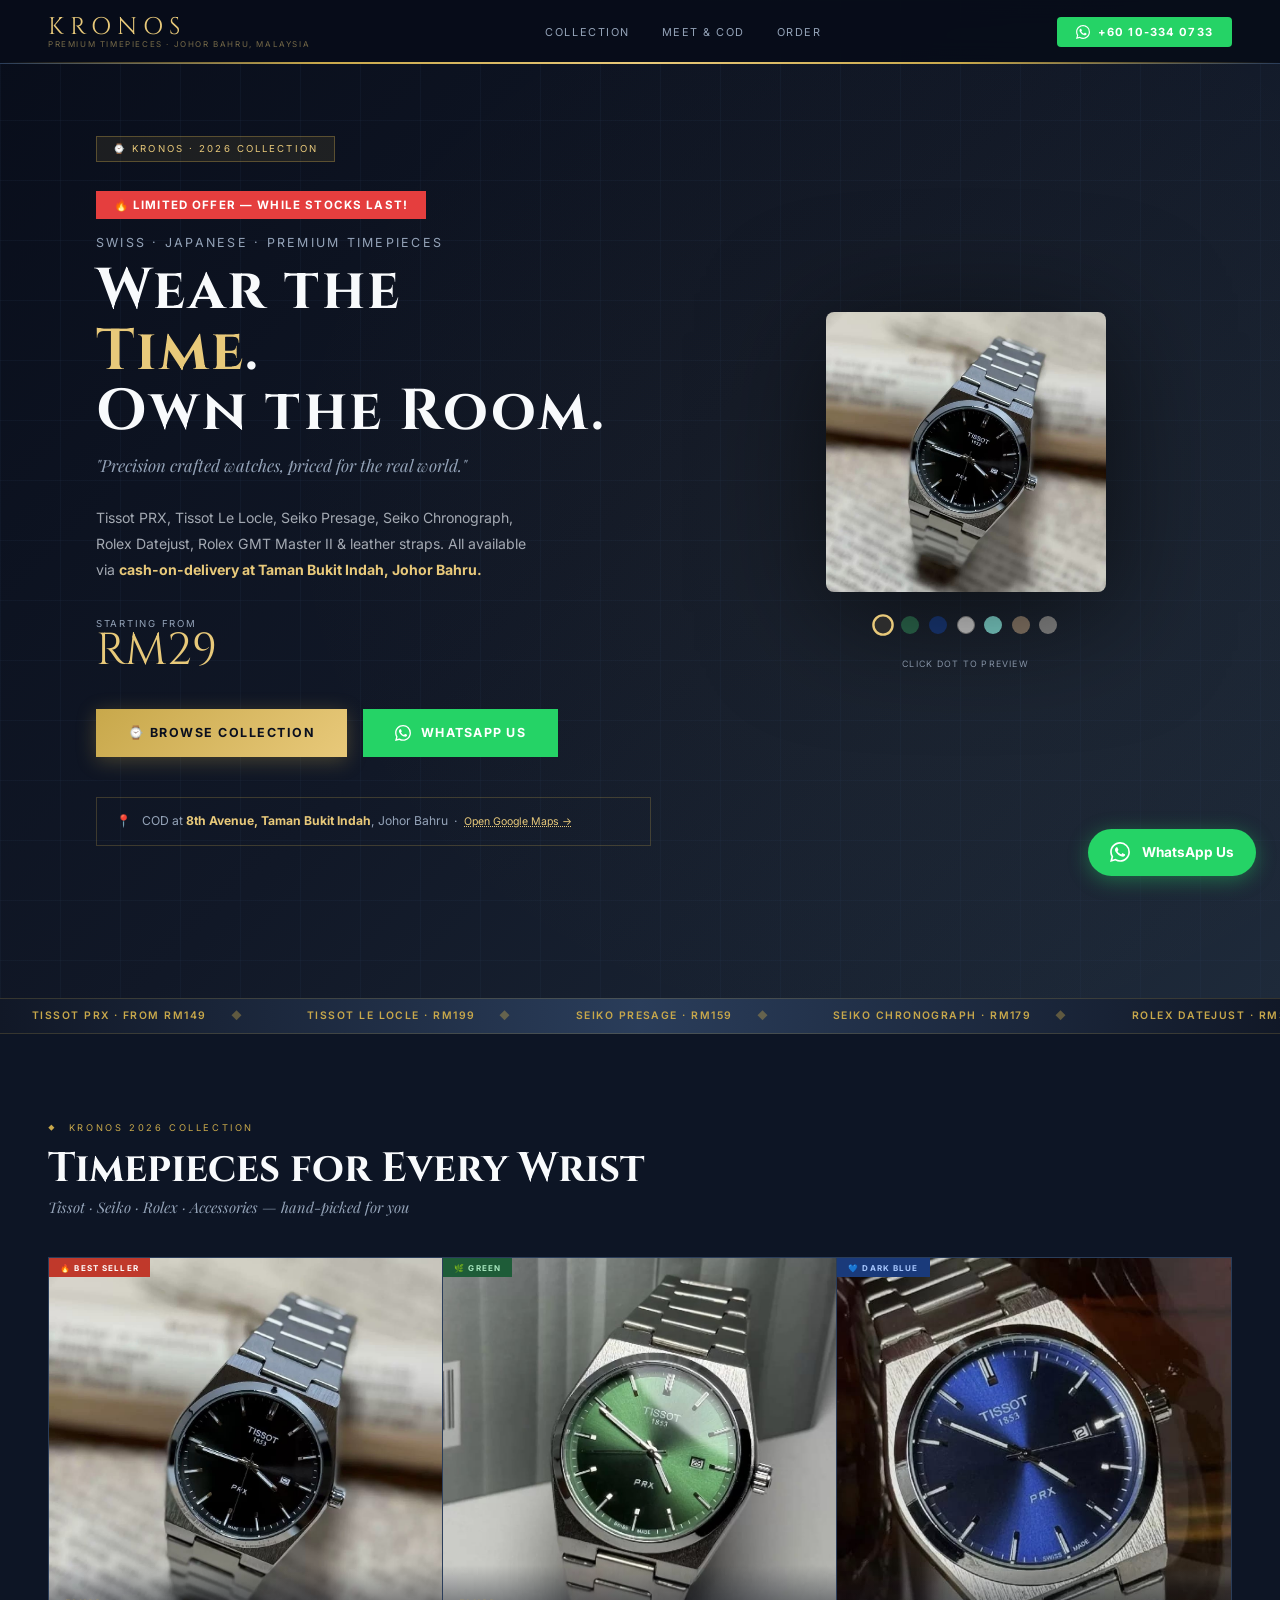
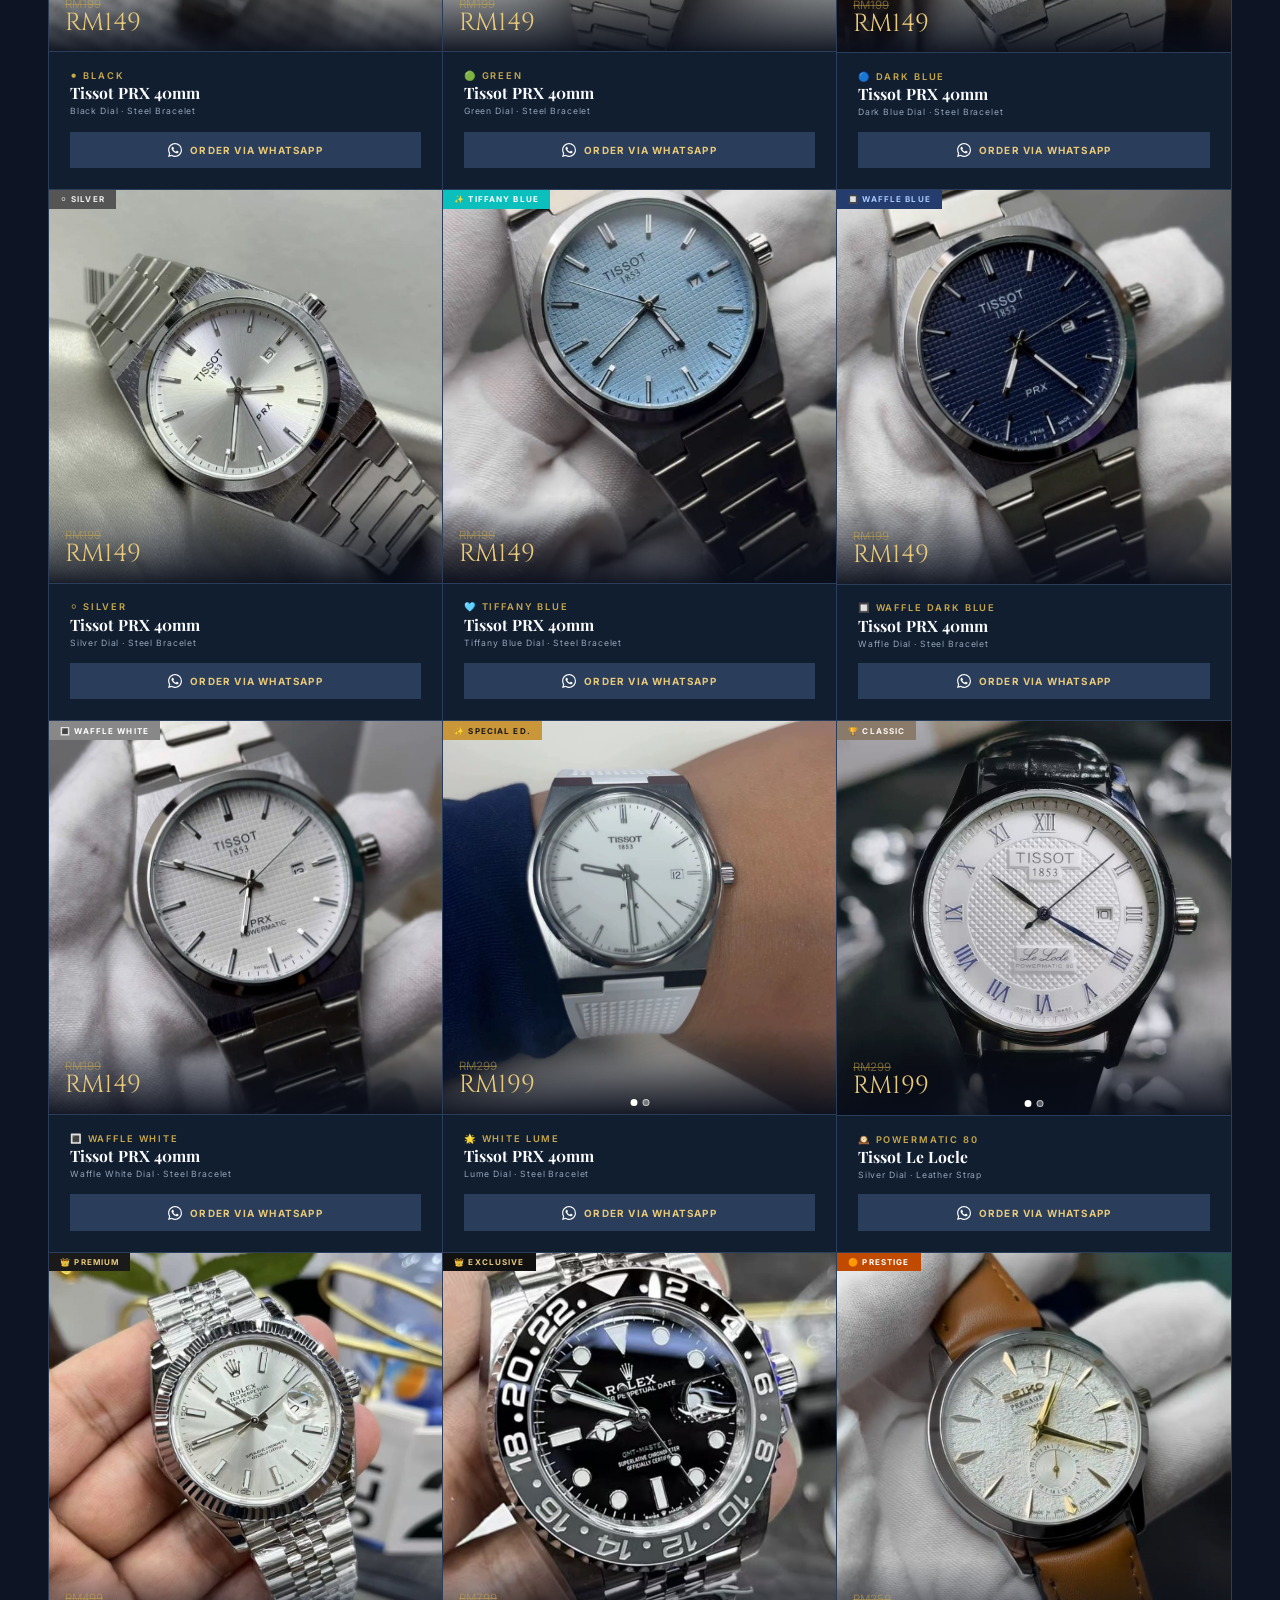
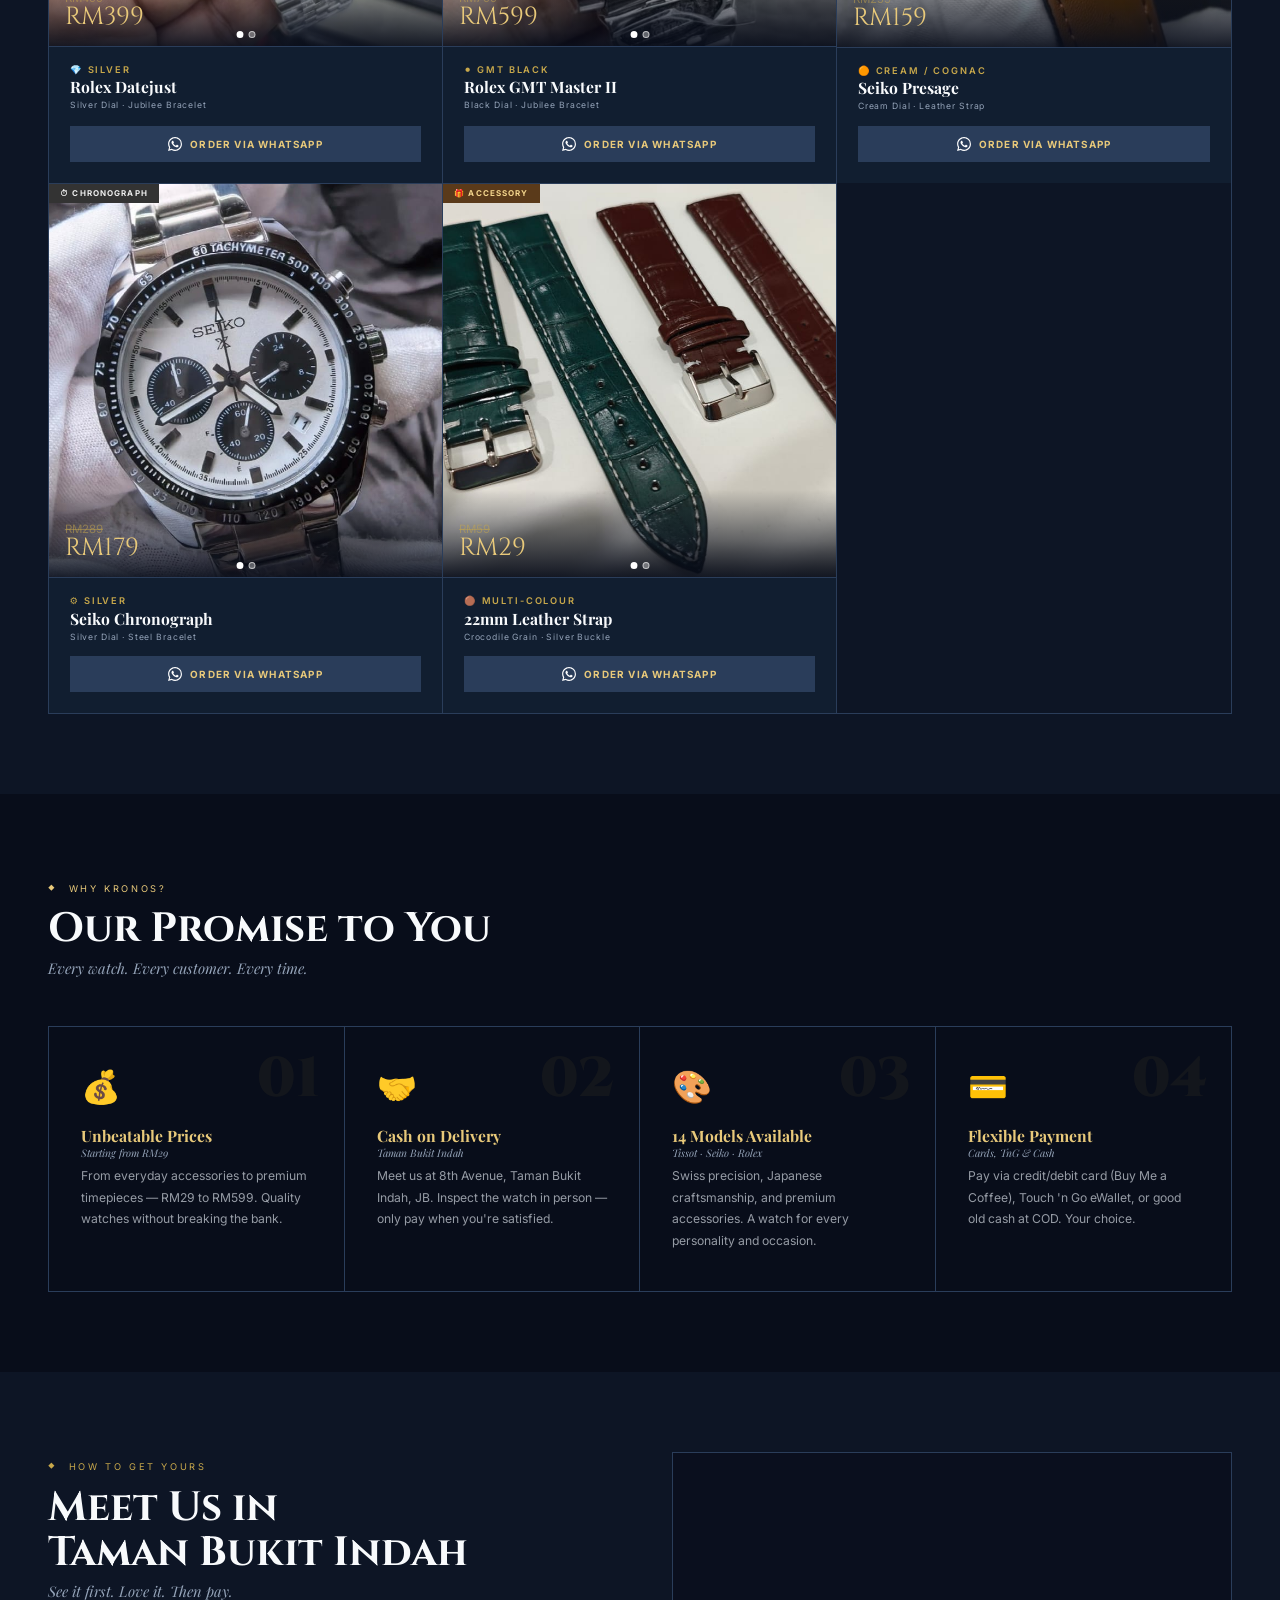
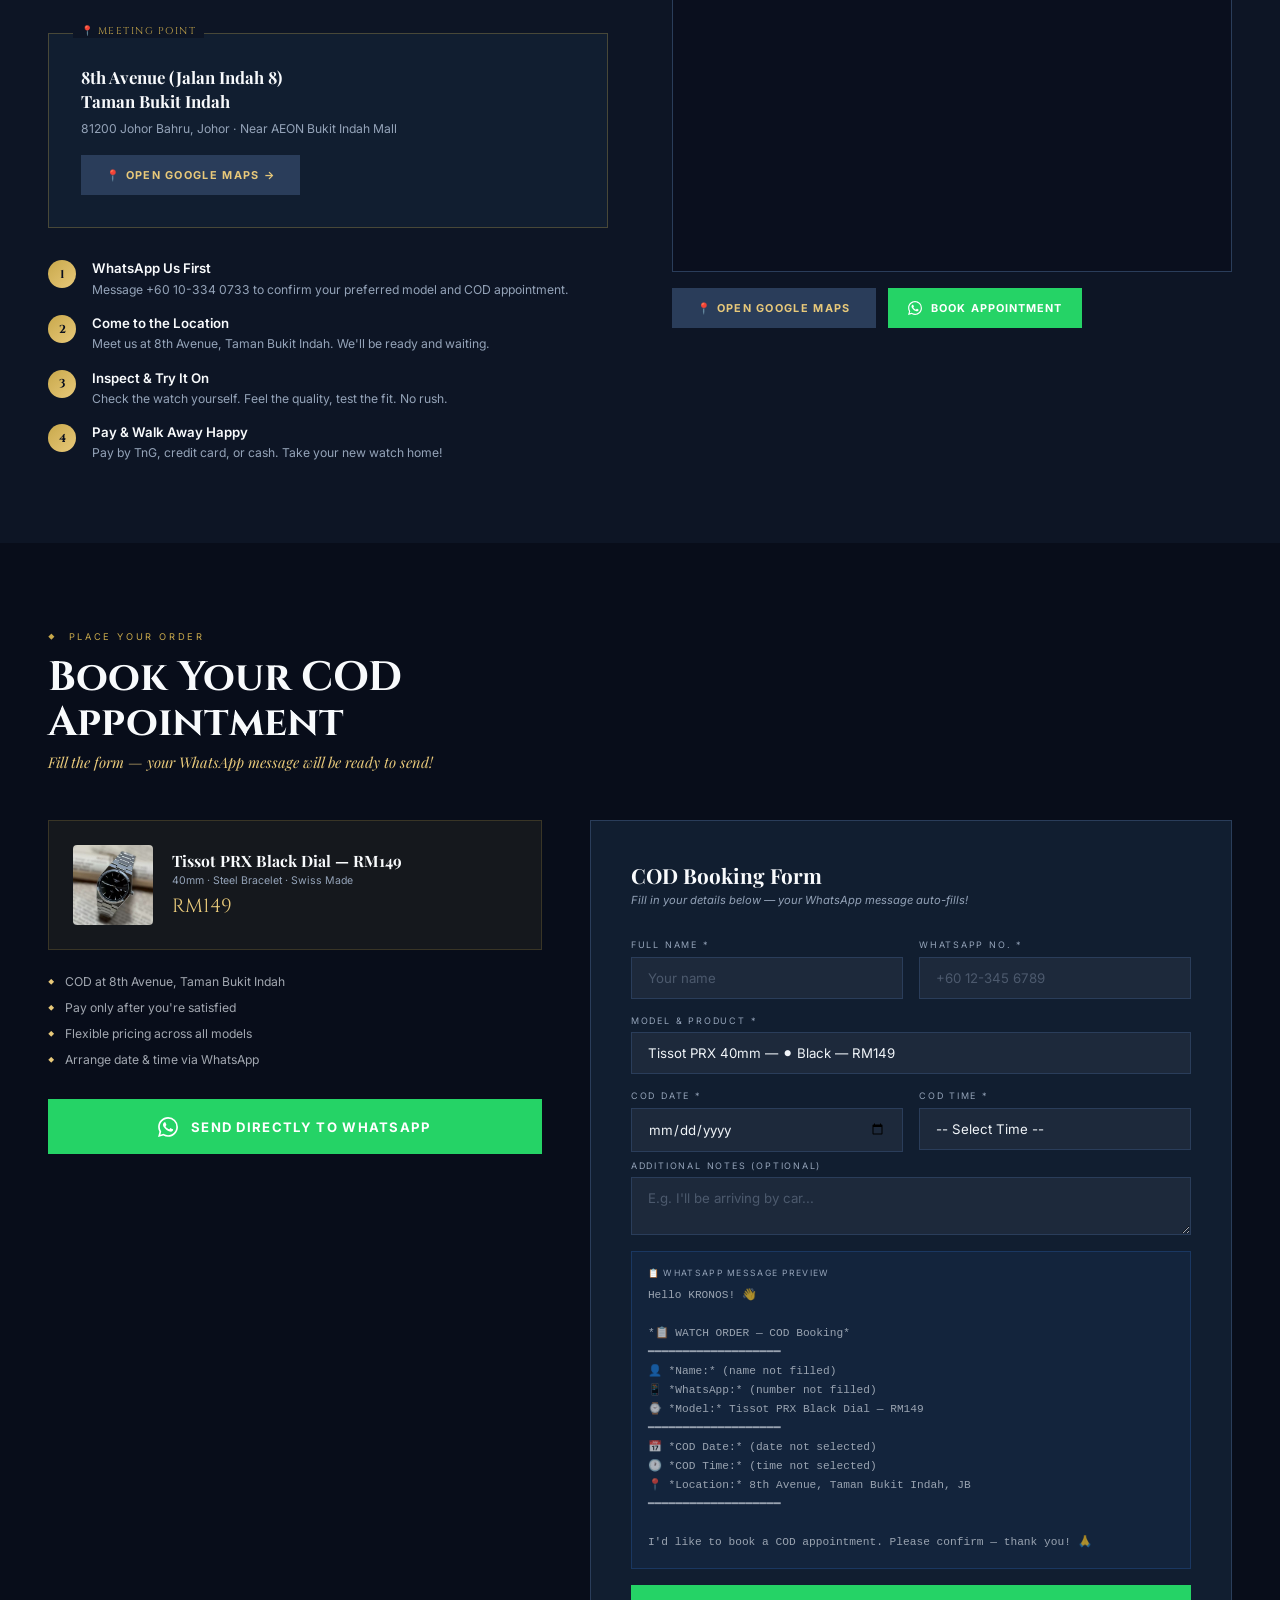
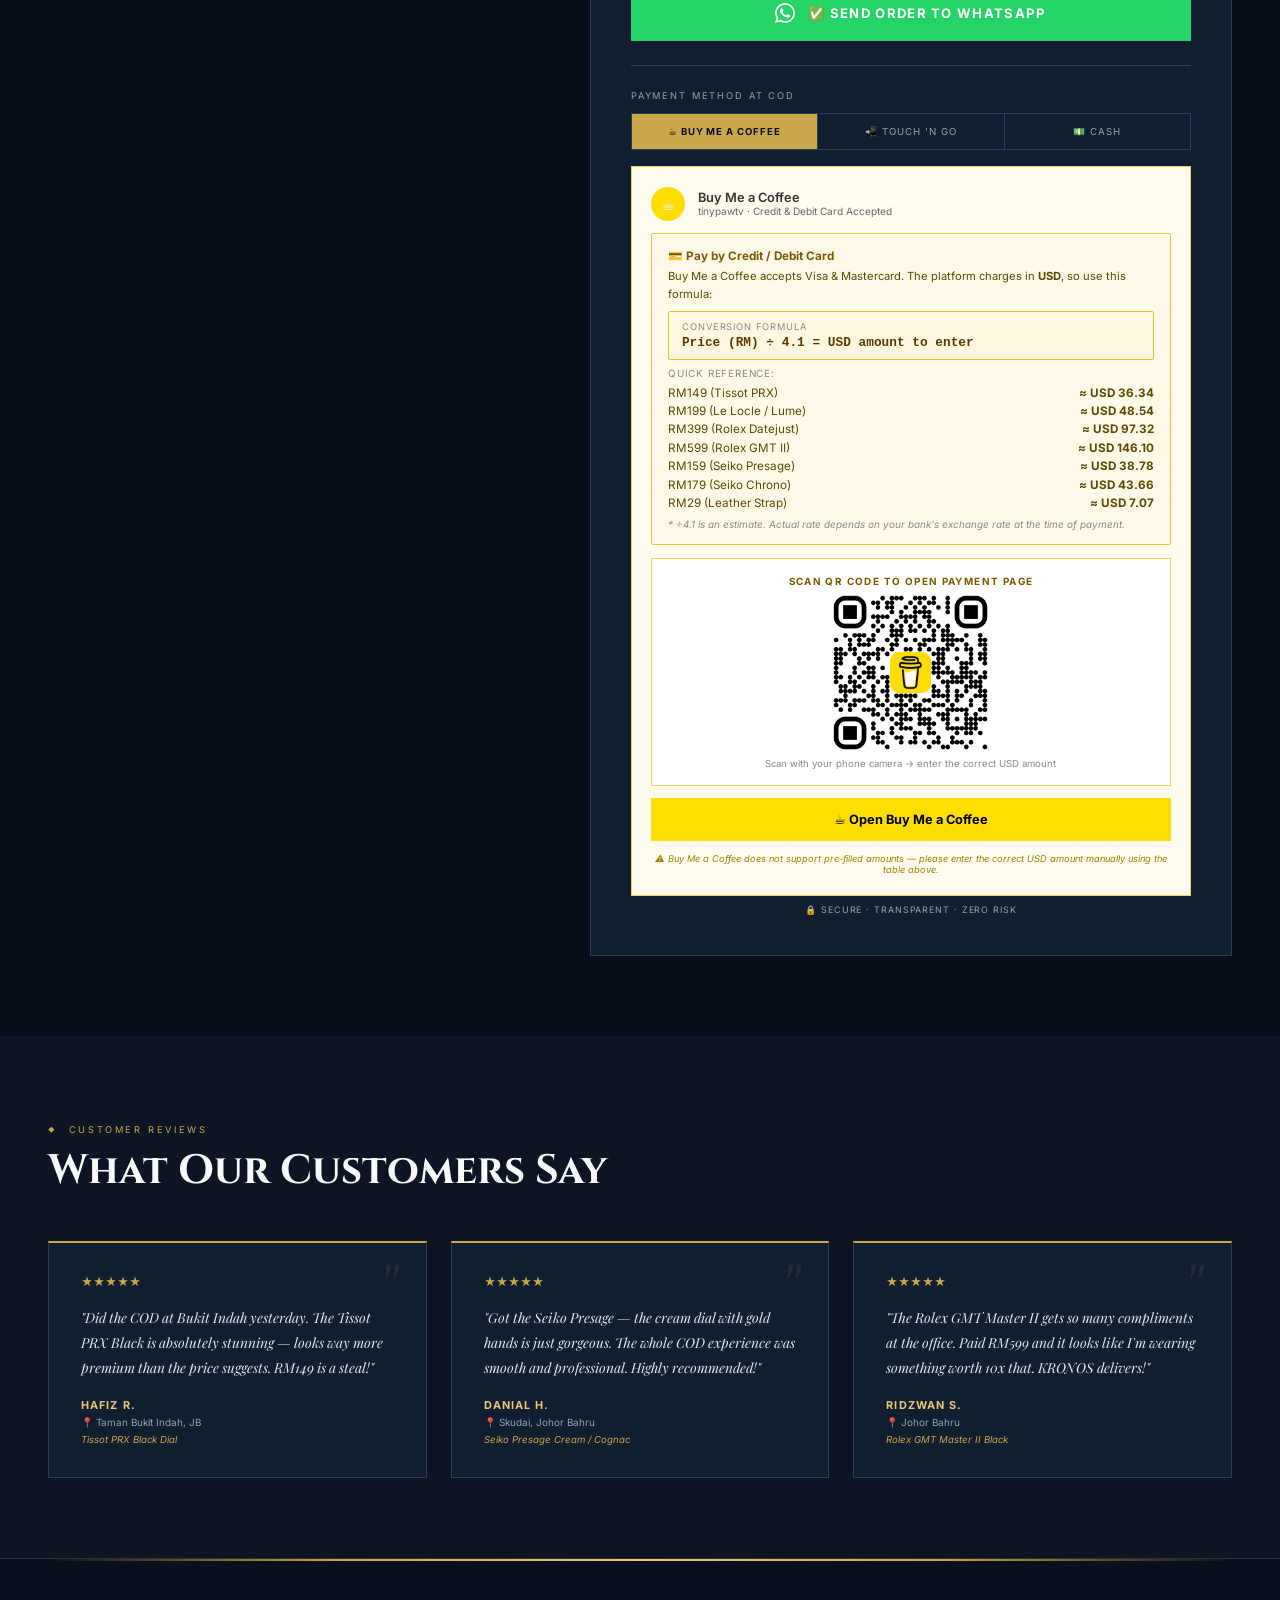
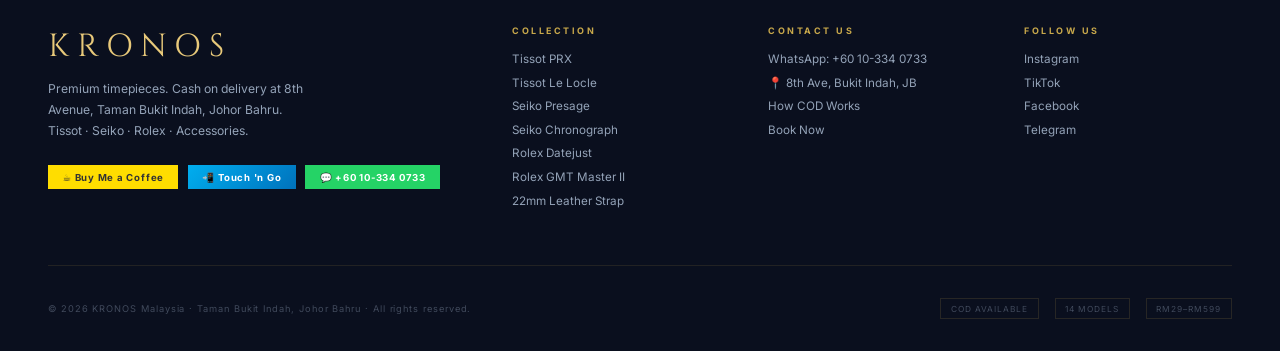
